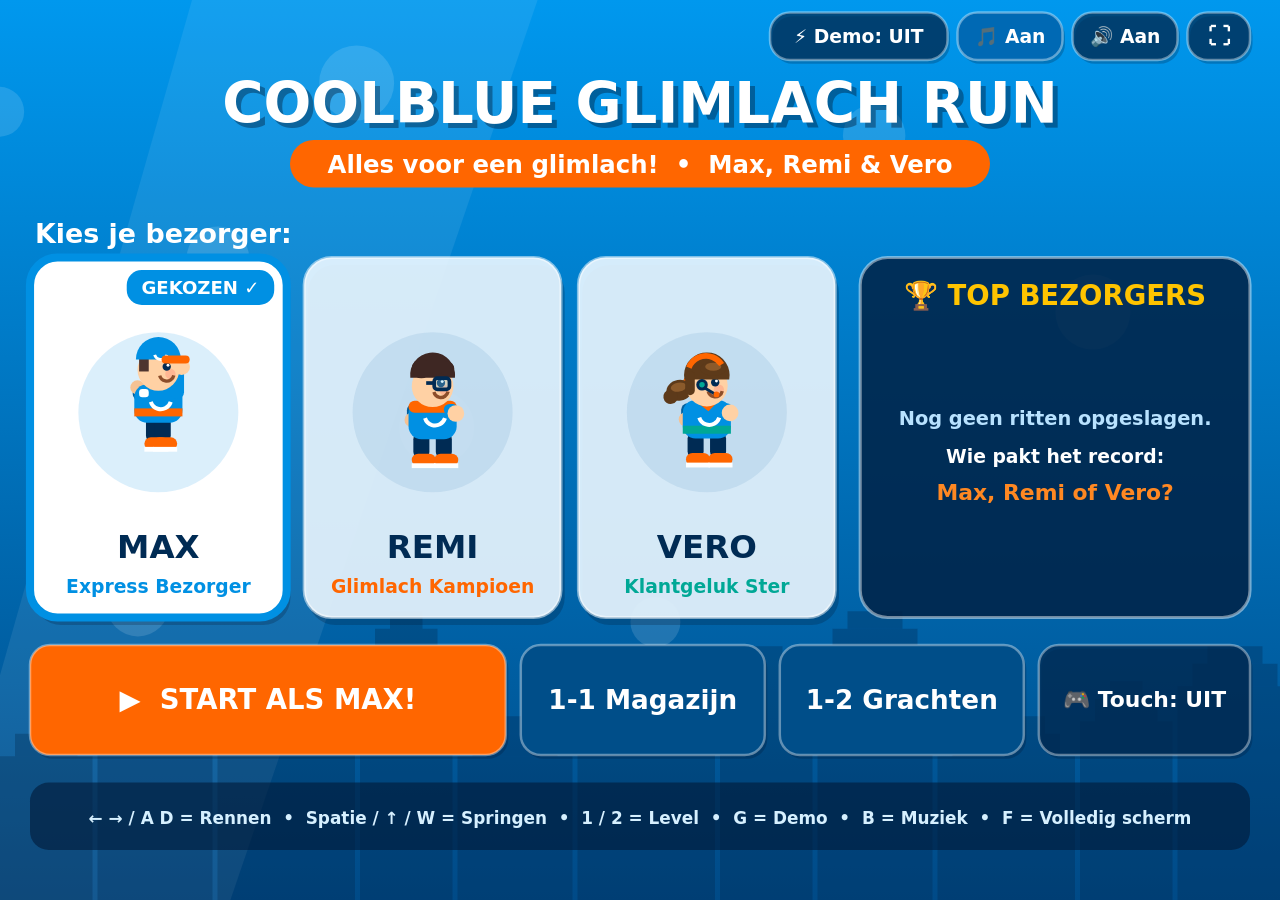
==== docs/standalone.html @ 12665c7e "feat(web): add serverless standalone.html bundle and sandbox-safe score/resize handling" ====
<!DOCTYPE html>
<html lang="nl">
<head>
  <meta charset="UTF-8" />
  <meta name="viewport" content="width=device-width, initial-scale=1.0, maximum-scale=1.0, user-scalable=no, viewport-fit=cover" />
  <title>Coolblue Glimlach Run — Max, Remi &amp; Vero</title>
  <style>
    *, *::before, *::after {
      box-sizing: border-box;
      margin: 0;
      padding: 0;
      -webkit-tap-highlight-color: transparent;
      user-select: none;
      -webkit-user-select: none;
    }
    html, body {
      width: 100%;
      height: 100%;
      min-height: 540px;
      overflow: hidden;
      background-color: #001B38;
      font-family: system-ui, -apple-system, BlinkMacSystemFont, "Segoe UI", Roboto, sans-serif;
      touch-action: none;
      overscroll-behavior: none;
    }
    #game-shell {
      position: fixed;
      inset: 0;
      width: 100%;
      height: 100%;
      display: flex;
      align-items: center;
      justify-content: center;
      background: #001B38;
    }
    #game-canvas {
      display: block;
      width: 100%;
      height: 100%;
      touch-action: none;
      cursor: pointer;
    }
    #safe-area-probe {
      position: fixed;
      top: env(safe-area-inset-top, 0px);
      right: env(safe-area-inset-right, 0px);
      bottom: env(safe-area-inset-bottom, 0px);
      left: env(safe-area-inset-left, 0px);
      pointer-events: none;
      visibility: hidden;
    }
  </style>
</head>
<body>
  <main id="game-shell" aria-label="Coolblue Glimlach Run">
    <canvas id="game-canvas" tabindex="0"></canvas>
  </main>
  <div id="safe-area-probe" aria-hidden="true"></div>
  <script>
// === Coolblue Glimlach Run: Polyphonic Web Audio Chiptune Synth ===
(() => {
  class ChiptuneWebAudio {
    constructor() {
      this.ctx = null;
      this.isMuted = false;
      this.isMusicEnabled = true;
      this.scene = 'TITLE';
      this.pulse25 = null;
      this.pulse12 = null;
      this.noiseBuffer = null;
      this.musicTimer = null;
      this.stepIndex = 0;
      this.nextNoteTime = 0;
      this.scenes = {
        TITLE: {
          stepSec: 0.155, vol: 0.065,
          melody: [523.25, 659.25, 783.99, 659.25, 880.00, 783.99, 659.25, 587.33, 523.25, 659.25, 783.99, 1046.50, 987.77, 880.00, 783.99, 0],
          bass: [130.81, 0, 196.00, 0, 220.00, 0, 174.61, 0, 130.81, 0, 196.00, 0, 146.83, 0, 196.00, 0]
        },
        WAREHOUSE: {
          stepSec: 0.132, vol: 0.075,
          melody: [523.25, 0, 659.25, 783.99, 880.00, 783.99, 659.25, 523.25, 587.33, 659.25, 783.99, 659.25, 523.25, 587.33, 659.25, 0, 523.25, 0, 659.25, 783.99, 1046.50, 987.77, 880.00, 783.99, 698.46, 783.99, 880.00, 783.99, 659.25, 587.33, 783.99, 0],
          bass: [130.81, 130.81, 196.00, 196.00, 220.00, 220.00, 174.61, 174.61, 146.83, 146.83, 196.00, 196.00, 130.81, 146.83, 164.81, 196.00, 130.81, 130.81, 196.00, 196.00, 220.00, 220.00, 164.81, 164.81, 174.61, 174.61, 196.00, 196.00, 130.81, 196.00, 130.81, 0]
        },
        CANALS: {
          stepSec: 0.128, vol: 0.075,
          melody: [587.33, 739.99, 880.00, 0, 987.77, 880.00, 739.99, 659.25, 587.33, 659.25, 739.99, 880.00, 739.99, 659.25, 587.33, 0, 659.25, 783.99, 987.77, 1174.66, 1174.66, 987.77, 880.00, 739.99, 659.25, 739.99, 880.00, 987.77, 880.00, 739.99, 880.00, 0],
          bass: [146.83, 220.00, 146.83, 220.00, 196.00, 246.94, 164.81, 220.00, 146.83, 220.00, 185.00, 220.00, 164.81, 220.00, 146.83, 0, 164.81, 246.94, 196.00, 246.94, 220.00, 277.18, 185.00, 220.00, 164.81, 220.00, 220.00, 164.81, 146.83, 220.00, 146.83, 0]
        }
      };
    }
    unlock() {
      if (!this.ctx) {
        const AudioCtx = window.AudioContext || window.webkitAudioContext;
        if (!AudioCtx) return;
        this.ctx = new AudioCtx();
        this.pulse25 = this._createPulseWave(0.25);
        this.pulse12 = this._createPulseWave(0.125);
        this.noiseBuffer = this._createLfsrNoiseBuffer();
        this._startScheduler();
      }
      if (this.ctx && this.ctx.state === 'suspended') this.ctx.resume().catch(() => {});
    }
    _createPulseWave(duty) {
      const harmonics = 24;
      const real = new Float32Array(harmonics + 1);
      const imag = new Float32Array(harmonics + 1);
      for (let n = 1; n <= harmonics; n++) imag[n] = (2 / (n * Math.PI)) * Math.sin(n * Math.PI * duty);
      return this.ctx.createPeriodicWave(real, imag);
    }
    _createLfsrNoiseBuffer() {
      const sr = this.ctx.sampleRate;
      const len = Math.floor(sr * 0.6);
      const buf = this.ctx.createBuffer(1, len, sr);
      const data = buf.getChannelData(0);
      let lfsr = 0x5A31;
      for (let i = 0; i < len; i++) {
        if (i % 5 === 0) { const bit = ((lfsr ^ (lfsr >>> 1)) & 1); lfsr = (lfsr >>> 1) | (bit << 14); }
        data[i] = (lfsr & 1) ? 0.75 : -0.75;
      }
      return buf;
    }
    toggleMute() { this.isMuted = !this.isMuted; return this.isMuted; }
    toggleMusic() { this.isMusicEnabled = !this.isMusicEnabled; return this.isMusicEnabled; }
    setMusicScene(scene) { if (this.scene !== scene) { this.scene = scene; this.stepIndex = 0; } }
    _tone(startHz, endHz, startOffset, durSec, wave = 'pulse25', vol = 0.16) {
      if (!this.ctx || this.isMuted) return;
      const t0 = this.ctx.currentTime + startOffset;
      const t1 = t0 + durSec;
      const osc = this.ctx.createOscillator();
      const gain = this.ctx.createGain();
      if (wave === 'pulse25' && this.pulse25) osc.setPeriodicWave(this.pulse25);
      else if (wave === 'pulse12' && this.pulse12) osc.setPeriodicWave(this.pulse12);
      else osc.type = wave === 'square' ? 'square' : 'triangle';
      osc.frequency.setValueAtTime(Math.max(30, startHz), t0);
      if (Math.abs(endHz - startHz) > 0.5) osc.frequency.linearRampToValueAtTime(Math.max(30, endHz), t1);
      gain.gain.setValueAtTime(0.0001, t0);
      gain.gain.linearRampToValueAtTime(vol, t0 + Math.min(0.008, durSec * 0.25));
      gain.gain.exponentialRampToValueAtTime(0.0008, t1);
      osc.connect(gain); gain.connect(this.ctx.destination);
      osc.start(t0); osc.stop(t1 + 0.01);
    }
    _noise(startOffset, durSec, vol = 0.1, filterHz = 1800) {
      if (!this.ctx || !this.noiseBuffer || this.isMuted) return;
      const t0 = this.ctx.currentTime + startOffset;
      const t1 = t0 + durSec;
      const src = this.ctx.createBufferSource();
      src.buffer = this.noiseBuffer;
      const filter = this.ctx.createBiquadFilter();
      filter.type = 'bandpass';
      filter.frequency.setValueAtTime(filterHz, t0);
      const gain = this.ctx.createGain();
      gain.gain.setValueAtTime(vol, t0);
      gain.gain.exponentialRampToValueAtTime(0.001, t1);
      src.connect(filter); filter.connect(gain); gain.connect(this.ctx.destination);
      src.start(t0); src.stop(t1 + 0.01);
    }
    playCoinStreak(streak = 0) {
      this.unlock();
      if (!this.ctx || this.isMuted) return;
      const ratio = Math.pow(2, Math.min(6, Math.max(0, streak)) / 12);
      const b5 = 987.77 * ratio, e6 = 1318.51 * ratio;
      this._tone(b5, b5, 0, 0.055, 'pulse25', 0.16);
      this._tone(b5 * 0.5, b5 * 0.5, 0, 0.055, 'triangle', 0.11);
      this._tone(e6, e6, 0.052, 0.145, 'pulse25', 0.18);
      this._tone(e6 * 0.5, e6 * 0.5, 0.052, 0.145, 'triangle', 0.12);
    }
    playCharacterMotif(character) {
      this.unlock();
      if (!this.ctx || this.isMuted) return;
      if (character === 'MAX') [523.25, 659.25, 783.99, 1046.50].forEach((f, i) => this._tone(f, f, i * 0.05, i === 3 ? 0.12 : 0.05, 'pulse25', 0.14));
      else if (character === 'REMI') [587.33, 739.99, 932.33, 1174.66].forEach((f, i) => this._tone(f, f, i * 0.048, i === 3 ? 0.12 : 0.048, 'pulse12', 0.14));
      else [659.25, 880.00, 1046.50, 1318.51].forEach((f, i) => this._tone(f, i === 3 ? 1567.98 : f, i * 0.046, i === 3 ? 0.13 : 0.046, 'pulse25', 0.15));
    }
    play(effect) {
      this.unlock();
      if (!this.ctx || this.isMuted) return;
      switch (effect) {
        case 'JUMP': this._tone(235, 560, 0, 0.065, 'pulse25', 0.16); this._tone(560, 770, 0.06, 0.075, 'pulse25', 0.14); this._tone(145, 390, 0, 0.13, 'triangle', 0.14); break;
        case 'LAND': this._tone(150, 68, 0, 0.055, 'triangle', 0.12); this._noise(0, 0.04, 0.05, 900); break;
        case 'SMILE_COIN': this.playCoinStreak(0); break;
        case 'BOX_HIT': this._noise(0, 0.045, 0.1, 1400); this._tone(195, 430, 0, 0.048, 'pulse25', 0.17); this._tone(587.33, 783.99, 0.045, 0.075, 'triangle', 0.16); break;
        case 'BOX_EMPTY': this._noise(0, 0.055, 0.1, 700); this._tone(180, 105, 0, 0.065, 'triangle', 0.16); break;
        case 'POWERUP': [523.25, 659.25, 783.99, 987.77, 1046.50, 1318.51].forEach((f, i) => { this._tone(f, f, i * 0.052, i === 5 ? 0.16 : 0.055, 'pulse25', 0.16); this._tone(f * 0.5, f * 0.5, i * 0.052, i === 5 ? 0.16 : 0.055, 'triangle', 0.11); }); break;
        case 'STOMP': this._noise(0, 0.035, 0.1, 1600); this._tone(440, 659.25, 0.02, 0.055, 'pulse25', 0.17); this._tone(880, 1174.66, 0.07, 0.09, 'pulse25', 0.16); break;
        case 'SPRING': this._tone(195, 980, 0, 0.19, 'pulse25', 0.17); this._tone(980, 1320, 0.18, 0.08, 'pulse12', 0.13); this._tone(130, 660, 0, 0.24, 'triangle', 0.15); break;
        case 'SHIELD_SAVE': this._noise(0, 0.06, 0.11, 2200); this._tone(880, 440, 0, 0.07, 'pulse12', 0.16); this._tone(659.25, 987.77, 0.065, 0.11, 'pulse25', 0.16); break;
        case 'HURT': this._noise(0, 0.09, 0.12, 950); this._tone(440, 293.66, 0, 0.07, 'pulse12', 0.18); this._tone(293.66, 196, 0.07, 0.075, 'pulse12', 0.17); this._tone(196, 123.47, 0.145, 0.11, 'square', 0.15); break;
        case 'SPLASH': this._noise(0, 0.12, 0.14, 1200); this._tone(320, 620, 0.03, 0.09, 'triangle', 0.12); break;
        case 'LEVEL_CLEAR': [[523.25, 0, 0.085], [659.25, 0.085, 0.085], [783.99, 0.17, 0.085], [1046.50, 0.255, 0.145], [880.00, 0.40, 0.085], [1046.50, 0.485, 0.28]].forEach(([f, off, dur]) => { this._tone(f, f, off, dur, 'pulse25', 0.17); this._tone(f * 0.5, f * 0.5, off, dur, 'triangle', 0.12); }); break;
        case 'VICTORY': [[523.25, 0, 0.08], [659.25, 0.08, 0.08], [783.99, 0.16, 0.08], [1046.50, 0.24, 0.13], [1174.66, 0.37, 0.095], [1318.51, 0.465, 0.115], [1567.98, 0.58, 0.34]].forEach(([f, off, dur]) => { this._tone(f, f, off, dur, 'pulse25', 0.18); this._tone(f * 0.5, f * 0.5, off, dur, 'triangle', 0.12); }); break;
        case 'GAME_OVER': [[523.25, 493.88, 0, 0.12], [466.16, 440.00, 0.12, 0.12], [392.00, 349.23, 0.24, 0.14], [329.63, 261.63, 0.38, 0.26]].forEach(([s, e, off, dur]) => this._tone(s, e, off, dur, 'pulse25', 0.16)); break;
        default: this._tone(659.25, 659.25, 0, 0.042, 'pulse25', 0.13); this._tone(987.77, 987.77, 0.04, 0.068, 'triangle', 0.14); break;
      }
    }
    _startScheduler() {
      if (this.musicTimer) return;
      this.nextNoteTime = this.ctx.currentTime + 0.05;
      this.musicTimer = setInterval(() => {
        if (!this.ctx || this.ctx.state !== 'running') return;
        if (this.isMuted || !this.isMusicEnabled || this.scene === 'NONE' || document.hidden) { this.nextNoteTime = this.ctx.currentTime + 0.08; return; }
        const cfg = this.scenes[this.scene];
        if (!cfg) return;
        while (this.nextNoteTime < this.ctx.currentTime + 0.18) {
          const idx = this.stepIndex % cfg.melody.length;
          const mFreq = cfg.melody[idx], bFreq = cfg.bass[idx % cfg.bass.length];
          const offset = Math.max(0, this.nextNoteTime - this.ctx.currentTime);
          if (mFreq > 1) this._tone(mFreq, mFreq, offset, cfg.stepSec * 0.78, 'pulse25', cfg.vol);
          if (bFreq > 1) this._tone(bFreq, bFreq, offset, cfg.stepSec * 0.85, 'triangle', cfg.vol * 0.95);
          if (idx % 2 === 1) this._noise(offset, 0.022, cfg.vol * 0.25, 4200);
          this.nextNoteTime += cfg.stepSec;
          this.stepIndex++;
        }
      }, 60);
    }
  }
  window.CoolblueAudio = ChiptuneWebAudio;
})();
(() => {
  'use strict';

  const CONFIG = {
    VIEW_WIDTH: 1280, VIEW_HEIGHT: 720, GROUND_Y: 604,
    GRAVITY: 2150, MAX_FALL_SPEED: 1100,
    BASE_RUN_SPEED: 415, SHIELD_RUN_SPEED: 495,
    GROUND_ACCEL: 2800, AIR_ACCEL: 1900,
    GROUND_FRICTION: 2600, AIR_FRICTION: 550,
    JUMP_VELOCITY: -790, SPRING_VELOCITY: -1140,
    STOMP_BOUNCE_VELOCITY: -620, STOMP_HIGH_BOUNCE_VELOCITY: -820,
    CONVEYOR_PUSH_SPEED: 195, COYOTE_TIME: 0.12, JUMP_BUFFER_TIME: 0.13,
    STARTING_HEARTS: 3, LEVEL_TIME_LIMIT: 120, TOTAL_LEVELS: 2
  };

  const CHARACTERS = {
    MAX: { id: 'MAX', displayName: 'Max', badgeTitle: 'Express Bezorger', cheerForHero: 'Top gedaan, Max!', accent: '#0090E3', ordinal: 0 },
    REMI: { id: 'REMI', displayName: 'Remi', badgeTitle: 'Glimlach Kampioen', cheerForHero: 'Lekker bezig, Remi!', accent: '#FF6600', ordinal: 1 },
    VERO: { id: 'VERO', displayName: 'Vero', badgeTitle: 'Klantgeluk Ster', cheerForHero: 'Super bezorgd, Vero!', accent: '#00A896', ordinal: 2 }
  };
  const CHAR_ORDER = ['MAX', 'REMI', 'VERO'];
  const getTeammates = (charId) => CHAR_ORDER.filter((id) => id !== charId).map((id) => CHARACTERS[id]);

  const STORAGE_KEY = 'coolblue_glimlach_scores_v1';
  let memoryScores = [];
  const ScoreStore = {
    getTopScores(limit = 5) {
      let source = memoryScores;
      try {
        const raw = localStorage.getItem(STORAGE_KEY);
        if (raw) {
          const parsed = JSON.parse(raw);
          if (Array.isArray(parsed)) source = parsed;
        }
      } catch (_) {}
      return source
        .filter((e) => e && CHARACTERS[e.character] && typeof e.score === 'number')
        .sort((a, b) => (b.score - a.score) || (b.smiles - a.smiles))
        .slice(0, limit);
    },
    saveScore(entry) {
      const list = this.getTopScores(15);
      list.push(entry);
      list.sort((a, b) => (b.score - a.score) || (b.smiles - a.smiles));
      memoryScores = list.slice(0, 10);
      try { localStorage.setItem(STORAGE_KEY, JSON.stringify(memoryScores)); } catch (_) {}
    }
  };

  function addCoinArc(coins, nextIdObj, startX, count, spacing, baseY, arcHeight, phaseStep = 0.65) {
    for (let i = 0; i < count; i++) {
      const frac = count <= 1 ? 0.5 : i / (count - 1);
      const curve = 4 * frac * (1 - frac);
      coins.push({ id: nextIdObj.val++, x: startX + i * spacing, y: baseY - curve * arcHeight, radius: 18, collected: false, bobPhase: i * phaseStep });
    }
  }

  function createWarehouseLevel() {
    const g = CONFIG.GROUND_Y;
    let boxId = 1, enemyId = 1;
    const coinId = { val: 1 };
    const platforms = [
      { x: 0, y: g, width: 1150, height: 140, type: 'GROUND', springAnimTimer: 0 },
      { x: 760, y: g - 68, width: 82, height: 68, type: 'PARCEL_STACK', springAnimTimer: 0 },
      { x: 1275, y: g, width: 725, height: 140, type: 'GROUND', springAnimTimer: 0 },
      { x: 1330, y: g - 20, width: 250, height: 20, type: 'CONVEYOR_RIGHT', springAnimTimer: 0 },
      { x: 1610, y: 466, width: 255, height: 28, type: 'PALLET', springAnimTimer: 0 },
      { x: 2125, y: g, width: 645, height: 140, type: 'GROUND', springAnimTimer: 0 },
      { x: 2185, y: g - 22, width: 84, height: 22, type: 'SPRING_PAD', springAnimTimer: 0 },
      { x: 2320, y: 355, width: 345, height: 28, type: 'PALLET', springAnimTimer: 0 },
      { x: 2595, y: g - 64, width: 76, height: 64, type: 'PARCEL_STACK', springAnimTimer: 0 },
      { x: 2790, y: 518, width: 130, height: 26, type: 'PALLET', springAnimTimer: 0 },
      { x: 2945, y: g, width: 710, height: 140, type: 'GROUND', springAnimTimer: 0 },
      { x: 3005, y: g - 20, width: 235, height: 20, type: 'CONVEYOR_RIGHT', springAnimTimer: 0 },
      { x: 3360, y: 472, width: 210, height: 28, type: 'PALLET', springAnimTimer: 0 },
      { x: 3720, y: g, width: 1220, height: 140, type: 'GROUND', springAnimTimer: 0 },
      { x: 3830, y: g - 56, width: 68, height: 56, type: 'PARCEL_STACK', springAnimTimer: 0 },
      { x: 3898, y: g - 112, width: 68, height: 112, type: 'PARCEL_STACK', springAnimTimer: 0 },
      { x: 3966, y: g - 168, width: 68, height: 168, type: 'PARCEL_STACK', springAnimTimer: 0 },
      { x: 4034, y: g - 224, width: 92, height: 224, type: 'PARCEL_STACK', springAnimTimer: 0 }
    ];
    const boxes = [
      { id: boxId++, x: 440, y: 442, size: 54, reward: 'SMILE_BURST', isHit: false, bumpOffset: 0 },
      { id: boxId++, x: 565, y: 442, size: 54, reward: 'BAKFIETS_SHIELD', isHit: false, bumpOffset: 0 },
      { id: boxId++, x: 1710, y: 326, size: 54, reward: 'SMILE_BURST', isHit: false, bumpOffset: 0 },
      { id: boxId++, x: 2465, y: 218, size: 54, reward: 'SMILE_BURST', isHit: false, bumpOffset: 0 },
      { id: boxId++, x: 3265, y: 442, size: 54, reward: 'BAKFIETS_SHIELD', isHit: false, bumpOffset: 0 },
      { id: boxId++, x: 3440, y: 336, size: 54, reward: 'SMILE_BURST', isHit: false, bumpOffset: 0 }
    ];
    const coins = [];
    addCoinArc(coins, coinId, 250, 4, 46, 520, 55);
    addCoinArc(coins, coinId, 735, 3, 52, 465, 45);
    addCoinArc(coins, coinId, 1155, 3, 52, 495, 55);
    addCoinArc(coins, coinId, 1365, 4, 52, 520, 20);
    addCoinArc(coins, coinId, 1640, 4, 55, 415, 15);
    addCoinArc(coins, coinId, 2355, 6, 52, 305, 25);
    addCoinArc(coins, coinId, 2815, 3, 44, 462, 22);
    addCoinArc(coins, coinId, 3035, 4, 52, 520, 18);
    addCoinArc(coins, coinId, 4165, 4, 52, 345, 55);
    const enemies = [
      { id: enemyId++, x: 920, y: g - 40, width: 52, height: 40, type: 'SLOW_SNAIL', minX: 860, maxX: 1100, vx: -72, baseY: g - 40, alive: true, squashedTimer: 0, animTime: 0 },
      { id: enemyId++, x: 1720, y: g - 40, width: 52, height: 40, type: 'SLOW_SNAIL', minX: 1610, maxX: 1930, vx: -82, baseY: g - 40, alive: true, squashedTimer: 0, animTime: 0 },
      { id: enemyId++, x: 1790, y: 380, width: 58, height: 42, type: 'ONE_STAR_CLOUD', minX: 1620, maxX: 1950, vx: 95, baseY: 380, alive: true, squashedTimer: 0, animTime: 0 },
      { id: enemyId++, x: 2420, y: g - 40, width: 52, height: 40, type: 'SLOW_SNAIL', minX: 2295, maxX: 2560, vx: -78, baseY: g - 40, alive: true, squashedTimer: 0, animTime: 0 },
      { id: enemyId++, x: 3300, y: 415, width: 58, height: 42, type: 'ONE_STAR_CLOUD', minX: 3120, maxX: 3520, vx: -100, baseY: 415, alive: true, squashedTimer: 0, animTime: 0 },
      { id: enemyId++, x: 3450, y: g - 40, width: 52, height: 40, type: 'SLOW_SNAIL', minX: 3290, maxX: 3600, vx: -85, baseY: g - 40, alive: true, squashedTimer: 0, animTime: 0 }
    ];
    return { levelNumber: 1, code: '1-1', title: 'Coolblue Magazijn', subtitle: 'Vandaag besteld, morgen in huis!', theme: 'WAREHOUSE', worldWidth: 4940, spawnX: 95, spawnY: g - 70, flagX: 4420, flagGroundY: g, platforms, boxes, coins, enemies };
  }

  function createCanalsLevel() {
    const g = CONFIG.GROUND_Y;
    let boxId = 100, enemyId = 100;
    const coinId = { val: 100 };
    const platforms = [
      { x: 0, y: g, width: 880, height: 140, type: 'GROUND', springAnimTimer: 0 },
      { x: 955, y: 536, width: 325, height: 32, type: 'BRICK_BRIDGE', springAnimTimer: 0 },
      { x: 1355, y: g, width: 670, height: 140, type: 'GROUND', springAnimTimer: 0 },
      { x: 1450, y: g - 22, width: 84, height: 22, type: 'SPRING_PAD', springAnimTimer: 0 },
      { x: 1595, y: 362, width: 330, height: 30, type: 'ROOFTOP', springAnimTimer: 0 },
      { x: 2115, y: 542, width: 195, height: 32, type: 'BRICK_BRIDGE', springAnimTimer: 0 },
      { x: 2405, y: 492, width: 195, height: 32, type: 'BRICK_BRIDGE', springAnimTimer: 0 },
      { x: 2690, y: g, width: 810, height: 140, type: 'GROUND', springAnimTimer: 0 },
      { x: 2755, y: g - 20, width: 285, height: 20, type: 'CONVEYOR_RIGHT', springAnimTimer: 0 },
      { x: 3365, y: g - 22, width: 84, height: 22, type: 'SPRING_PAD', springAnimTimer: 0 },
      { x: 3570, y: 418, width: 275, height: 30, type: 'ROOFTOP', springAnimTimer: 0 },
      { x: 3620, y: 548, width: 180, height: 30, type: 'BRICK_BRIDGE', springAnimTimer: 0 },
      { x: 3935, y: g, width: 1420, height: 140, type: 'GROUND', springAnimTimer: 0 },
      { x: 4220, y: g - 56, width: 68, height: 56, type: 'PARCEL_STACK', springAnimTimer: 0 },
      { x: 4288, y: g - 112, width: 68, height: 112, type: 'PARCEL_STACK', springAnimTimer: 0 },
      { x: 4356, y: g - 168, width: 68, height: 168, type: 'PARCEL_STACK', springAnimTimer: 0 },
      { x: 4424, y: g - 224, width: 92, height: 224, type: 'PARCEL_STACK', springAnimTimer: 0 }
    ];
    const boxes = [
      { id: boxId++, x: 410, y: 442, size: 54, reward: 'SMILE_BURST', isHit: false, bumpOffset: 0 },
      { id: boxId++, x: 525, y: 442, size: 54, reward: 'BAKFIETS_SHIELD', isHit: false, bumpOffset: 0 },
      { id: boxId++, x: 1730, y: 222, size: 54, reward: 'SMILE_BURST', isHit: false, bumpOffset: 0 },
      { id: boxId++, x: 2930, y: 438, size: 54, reward: 'BAKFIETS_SHIELD', isHit: false, bumpOffset: 0 },
      { id: boxId++, x: 3685, y: 276, size: 54, reward: 'SMILE_BURST', isHit: false, bumpOffset: 0 }
    ];
    const coins = [];
    addCoinArc(coins, coinId, 230, 3, 48, 520, 42, 0.7);
    addCoinArc(coins, coinId, 995, 5, 58, 475, 55, 0.7);
    addCoinArc(coins, coinId, 1625, 5, 58, 310, 22, 0.7);
    addCoinArc(coins, coinId, 2155, 3, 52, 482, 32, 0.7);
    addCoinArc(coins, coinId, 2445, 3, 52, 432, 32, 0.7);
    addCoinArc(coins, coinId, 2785, 5, 52, 520, 18, 0.7);
    addCoinArc(coins, coinId, 3595, 5, 52, 362, 28, 0.7);
    addCoinArc(coins, coinId, 4560, 4, 54, 345, 58, 0.7);
    const enemies = [
      { id: enemyId++, x: 1120, y: 496, width: 52, height: 40, type: 'SLOW_SNAIL', minX: 970, maxX: 1230, vx: -76, baseY: 496, alive: true, squashedTimer: 0, animTime: 0 },
      { id: enemyId++, x: 1780, y: g - 40, width: 52, height: 40, type: 'SLOW_SNAIL', minX: 1600, maxX: 1960, vx: -84, baseY: g - 40, alive: true, squashedTimer: 0, animTime: 0 },
      { id: enemyId++, x: 2290, y: 415, width: 58, height: 42, type: 'ONE_STAR_CLOUD', minX: 2120, maxX: 2520, vx: 98, baseY: 415, alive: true, squashedTimer: 0, animTime: 0 },
      { id: enemyId++, x: 3150, y: g - 40, width: 52, height: 40, type: 'SLOW_SNAIL', minX: 3060, maxX: 3320, vx: -88, baseY: g - 40, alive: true, squashedTimer: 0, animTime: 0 },
      { id: enemyId++, x: 3220, y: 390, width: 58, height: 42, type: 'ONE_STAR_CLOUD', minX: 3040, maxX: 3440, vx: -108, baseY: 390, alive: true, squashedTimer: 0, animTime: 0 },
      { id: enemyId++, x: 4070, y: 468, width: 58, height: 42, type: 'ONE_STAR_CLOUD', minX: 3960, maxX: 4200, vx: 92, baseY: 468, alive: true, squashedTimer: 0, animTime: 0 }
    ];
    return { levelNumber: 2, code: '1-2', title: 'Grachtengordel Express', subtitle: 'Alles voor een glimlach!', theme: 'CANALS', worldWidth: 5355, spawnX: 95, spawnY: g - 70, flagX: 4810, flagGroundY: g, platforms, boxes, coins, enemies };
  }

  const createLevel = (n) => (n === 1 ? createWarehouseLevel() : createCanalsLevel());
  const clamp = (v, lo, hi) => Math.max(lo, Math.min(hi, v));
  const rectsOverlap = (ax, ay, aw, ah, bx, by, bw, bh) => ax < bx + bw && ax + aw > bx && ay < by + bh && ay + ah > by;

  class GameEngine {
    constructor(audio) {
      this.audio = audio;
      this.screen = 'TITLE';
      this.selectedCharacter = 'MAX';
      this.currentLevelNumber = 1;
      this.level = createLevel(1);
      this.player = this._makePlayer(95, CONFIG.GROUND_Y - 70, false);
      this.hearts = CONFIG.STARTING_HEARTS;
      this.score = 0; this.smilesCollected = 0; this.enemiesSmiled = 0;
      this.timeRemaining = CONFIG.LEVEL_TIME_LIMIT;
      this.totalElapsedSeconds = 0;
      this.cameraX = 0;
      this.viewportWidth = CONFIG.VIEW_WIDTH;
      this.touchControlsVisible = ('ontouchstart' in window) || (navigator.maxTouchPoints > 0) || window.innerWidth < 1024;
      this.demoModeEnabled = false;
      this.worldTime = 0; this.screenShakeTimer = 0;
      this.bannerMessage = null; this.bannerTimer = 0;
      this.flagSlideProgress = 0; this.levelClearDelayTimer = 0;
      this.runScoreSaved = false;
      this.powerUps = []; this.particles = []; this.trailGhosts = []; this.floatingTexts = []; this.confetti = [];
      this.lastJumpHeld = false; this.trailSpawnTimer = 0; this.coinStreak = 0; this.coinStreakTimer = 0;
      this._syncMusic();
    }
    _makePlayer(x, y, shield) {
      return { x, y, width: 44, height: 62, vx: 0, vy: 0, facingRight: true, onGround: false, coyoteTimer: 0, jumpBufferTimer: 0, hasBakfietsShield: shield, invulnTimer: 0, animTime: 0, lastSafeX: x, lastSafeY: y, squashX: 1, stretchY: 1, runDustTimer: 0, airCombo: 0 };
    }
    get hero() { return CHARACTERS[this.selectedCharacter]; }
    selectCharacter(id) { if (CHARACTERS[id]) { this.selectedCharacter = id; this.audio.playCharacterMotif(id); } }
    cycleCharacter(delta) { const idx = CHAR_ORDER.indexOf(this.selectedCharacter); this.selectCharacter(CHAR_ORDER[(idx + delta + CHAR_ORDER.length) % CHAR_ORDER.length]); }
    toggleDemoMode() { this.demoModeEnabled = !this.demoModeEnabled; this.showBanner(this.demoModeEnabled ? 'Demo-modus AAN (Onkwetsbaar!)' : 'Demo-modus UIT'); this.audio.play('SELECT'); }
    toggleTouchControls() { this.touchControlsVisible = !this.touchControlsVisible; this.audio.play('SELECT'); }
    toggleMute() { const m = this.audio.toggleMute(); if (!m) this.audio.play('SELECT'); }
    toggleMusic() { const on = this.audio.toggleMusic(); this.showBanner(on ? '🎵 Chiptune-muziek AAN' : '🎵 Chiptune-muziek UIT'); this.audio.play('SELECT'); }
    returnToTitle() { this.screen = 'TITLE'; this.confetti = []; this.particles = []; this.trailGhosts = []; this.floatingTexts = []; this._syncMusic(); this.audio.play('SELECT'); }
    startNewGame(startLevel = 1) {
      this.score = 0; this.smilesCollected = 0; this.enemiesSmiled = 0;
      this.hearts = CONFIG.STARTING_HEARTS; this.totalElapsedSeconds = 0; this.runScoreSaved = false;
      this._loadLevel(clamp(startLevel, 1, CONFIG.TOTAL_LEVELS), false);
      this.screen = 'PLAYING'; this._syncMusic(); this.audio.play('SELECT');
    }
    jumpToLevel(lvl) {
      const target = clamp(lvl, 1, CONFIG.TOTAL_LEVELS);
      if (this.screen === 'TITLE' || this.screen === 'GAME_OVER' || this.screen === 'VICTORY') this.startNewGame(target);
      else { this._loadLevel(target, this.player.hasBakfietsShield); this.screen = 'PLAYING'; this._syncMusic(); this.audio.play('SELECT'); }
    }
    restartCurrentLevel() {
      if (this.screen === 'GAME_OVER' || this.screen === 'VICTORY') this.startNewGame(this.screen === 'VICTORY' ? 1 : this.currentLevelNumber);
      else { this.hearts = CONFIG.STARTING_HEARTS; this._loadLevel(this.currentLevelNumber, false); this.screen = 'PLAYING'; this._syncMusic(); this.audio.play('SELECT'); }
    }
    advanceFromLevelClear() {
      if (this.screen !== 'LEVEL_CLEAR') return;
      if (this.currentLevelNumber < CONFIG.TOTAL_LEVELS) { this._loadLevel(this.currentLevelNumber + 1, this.player.hasBakfietsShield); this.screen = 'PLAYING'; this._syncMusic(); this.audio.play('SELECT'); }
      else this._enterVictory();
    }
    _loadLevel(levelNumber, preserveShield) {
      this.currentLevelNumber = levelNumber;
      this.level = createLevel(levelNumber);
      this.player = this._makePlayer(this.level.spawnX, this.level.spawnY, preserveShield);
      this.timeRemaining = CONFIG.LEVEL_TIME_LIMIT; this.cameraX = 0;
      this.flagSlideProgress = 0; this.levelClearDelayTimer = 0;
      this.coinStreak = 0; this.coinStreakTimer = 0; this.trailSpawnTimer = 0;
      this.powerUps = []; this.particles = []; this.trailGhosts = []; this.floatingTexts = []; this.confetti = [];
      this.lastJumpHeld = false;
      this.showBanner(`${this.level.code} ${this.level.title} — ${this.level.subtitle}`);
    }
    _syncMusic() {
      if (this.screen === 'TITLE') this.audio.setMusicScene('TITLE');
      else if (this.screen === 'PLAYING') this.audio.setMusicScene(this.level.theme === 'WAREHOUSE' ? 'WAREHOUSE' : 'CANALS');
      else this.audio.setMusicScene('NONE');
    }
    showBanner(msg) { this.bannerMessage = msg; this.bannerTimer = 3.2; }
    update(rawDt, input) {
      const dt = clamp(rawDt, 0, 0.05);
      this.worldTime += dt;
      if (this.bannerTimer > 0) { this.bannerTimer = Math.max(0, this.bannerTimer - dt); if (this.bannerTimer === 0) this.bannerMessage = null; }
      if (this.screenShakeTimer > 0) this.screenShakeTimer = Math.max(0, this.screenShakeTimer - dt);
      if (this.coinStreakTimer > 0) { this.coinStreakTimer = Math.max(0, this.coinStreakTimer - dt); if (this.coinStreakTimer === 0) this.coinStreak = 0; }
      this._updateParticles(dt); this._updateTrailGhosts(dt); this._updateFloatingTexts(dt); this._updateConfetti(dt);
      if (this.screen === 'PLAYING') this._updatePlaying(dt, input);
      else if (this.screen === 'LEVEL_CLEAR') {
        this.flagSlideProgress = Math.min(1, this.flagSlideProgress + dt * 1.4);
        this.levelClearDelayTimer += dt;
        if (this.confetti.length < 95 && this.levelClearDelayTimer < 2.2) this._spawnConfettiBurst(this.level.flagX, 240, 4);
      } else if (this.screen === 'VICTORY') {
        this.flagSlideProgress = 1;
        if (this.confetti.length < 120) this._spawnConfettiBurst(this.cameraX + Math.random() * this.viewportWidth, -10, 2);
      }
    }
    _updatePlaying(dt, input) {
      const p = this.player;
      this.totalElapsedSeconds += dt;
      this.timeRemaining = Math.max(0, this.timeRemaining - dt);
      if (this.timeRemaining <= 0 && !this.demoModeEnabled) { this._triggerGameOver(); return; }
      p.squashX += (1 - p.squashX) * Math.min(1, dt * 12);
      p.stretchY += (1 - p.stretchY) * Math.min(1, dt * 12);
      for (const plat of this.level.platforms) if (plat.springAnimTimer > 0) plat.springAnimTimer = Math.max(0, plat.springAnimTimer - dt);
      for (const box of this.level.boxes) if (box.bumpOffset > 0) box.bumpOffset = Math.max(0, box.bumpOffset - dt * 95);
      if (p.invulnTimer > 0) p.invulnTimer = Math.max(0, p.invulnTimer - dt);
      if (input.jumpJustPressed) p.jumpBufferTimer = CONFIG.JUMP_BUFFER_TIME;
      else if (p.jumpBufferTimer > 0) p.jumpBufferTimer = Math.max(0, p.jumpBufferTimer - dt);
      if (p.onGround) p.coyoteTimer = CONFIG.COYOTE_TIME;
      else if (p.coyoteTimer > 0) p.coyoteTimer = Math.max(0, p.coyoteTimer - dt);

      const maxSpeed = p.hasBakfietsShield ? CONFIG.SHIELD_RUN_SPEED : CONFIG.BASE_RUN_SPEED;
      const accel = p.onGround ? CONFIG.GROUND_ACCEL : CONFIG.AIR_ACCEL;
      const friction = p.onGround ? CONFIG.GROUND_FRICTION : CONFIG.AIR_FRICTION;
      const moveDir = (input.left && !input.right) ? -1 : (input.right && !input.left) ? 1 : 0;
      if (moveDir !== 0) { p.facingRight = moveDir > 0; p.vx = clamp(p.vx + moveDir * accel * dt, -maxSpeed, maxSpeed); }
      else { const decel = friction * dt; if (Math.abs(p.vx) <= decel) p.vx = 0; else p.vx -= Math.sign(p.vx) * decel; }

      if (p.jumpBufferTimer > 0 && p.coyoteTimer > 0) {
        p.vy = CONFIG.JUMP_VELOCITY; p.onGround = false; p.coyoteTimer = 0; p.jumpBufferTimer = 0;
        p.squashX = 0.78; p.stretchY = 1.25;
        this.audio.play('JUMP'); this._spawnDustBurst(p.x + p.width / 2, p.y + p.height, 7);
      }
      if (!input.jumpHeld && this.lastJumpHeld && p.vy < -280) p.vy *= 0.56;
      this.lastJumpHeld = input.jumpHeld;
      p.vy = Math.min(CONFIG.MAX_FALL_SPEED, p.vy + CONFIG.GRAVITY * dt);

      const conveyorPush = this._computeConveyorVelocity();
      const prevX = p.x;
      p.x = clamp(p.x + (p.vx + conveyorPush) * dt, 0, this.level.worldWidth - p.width);
      this._resolveHorizontalCollisions(prevX);

      const wasOnGround = p.onGround, preFallVy = p.vy, prevBottom = p.y + p.height, prevTop = p.y;
      p.y += p.vy * dt; p.onGround = false;
      this._resolveVerticalCollisions(prevTop, prevBottom);

      if (!wasOnGround && p.onGround) {
        p.airCombo = 0;
        if (preFallVy > 250) {
          const intensity = clamp((preFallVy - 250) / 700, 0.15, 1);
          p.squashX = 1 + 0.24 * intensity; p.stretchY = 1 - 0.20 * intensity;
          this._spawnDustBurst(p.x + p.width / 2, p.y + p.height, Math.floor(4 + intensity * 5));
          if (preFallVy > 420) this.audio.play('LAND');
        }
      }
      if (p.onGround && Math.abs(p.vx) > 20) {
        p.animTime += dt * (Math.abs(p.vx) / 88);
        if (Math.abs(p.vx) > 290) {
          p.runDustTimer -= dt;
          if (p.runDustTimer <= 0) {
            p.runDustTimer = 0.11;
            this.particles.push({ x: p.facingRight ? p.x + 8 : p.x + p.width - 8, y: p.y + p.height - 3, vx: -p.vx * 0.22 + (Math.random() - 0.5) * 30, vy: -25 - Math.random() * 35, life: 0.26, maxLife: 0.26, size: 7 + Math.random() * 4, color: '#FFFFFF', shape: 'DUST', rotation: 0, vRot: 0 });
          }
        }
      } else if (!p.onGround) p.animTime += dt * 3;

      if ((p.hasBakfietsShield || this.demoModeEnabled) && (Math.abs(p.vx) > 310 || Math.abs(p.vy) > 520)) {
        this.trailSpawnTimer -= dt;
        if (this.trailSpawnTimer <= 0) { this.trailSpawnTimer = 0.045; this.trailGhosts.push({ x: p.x, y: p.y, life: 0.18, maxLife: 0.18 }); }
      }
      if (p.y > CONFIG.VIEW_HEIGHT + 70) { this._handlePitFall(); if (this.screen !== 'PLAYING') return; }
      this._updateCoins(); this._updatePowerUps(dt); this._updateEnemies(dt, input.jumpHeld);
      if (this.screen !== 'PLAYING') return;
      if (p.x + p.width >= this.level.flagX - 10) { this._triggerLevelClear(); return; }
      const lookAhead = this.viewportWidth < 980 ? 0.32 : 0.36;
      const targetCamX = clamp(p.x - this.viewportWidth * lookAhead, 0, Math.max(0, this.level.worldWidth - this.viewportWidth));
      this.cameraX += (targetCamX - this.cameraX) * Math.min(1, dt * 8.5);
    }
    _computeConveyorVelocity() {
      const p = this.player;
      if (!p.onGround) return 0;
      const feetY = p.y + p.height;
      for (const plat of this.level.platforms) {
        if (plat.type !== 'CONVEYOR_RIGHT' && plat.type !== 'CONVEYOR_LEFT') continue;
        if (p.x + p.width > plat.x + 2 && p.x < plat.x + plat.width - 2 && Math.abs(feetY - plat.y) <= 6) return plat.type === 'CONVEYOR_RIGHT' ? CONFIG.CONVEYOR_PUSH_SPEED : -CONFIG.CONVEYOR_PUSH_SPEED;
      }
      return 0;
    }
    _isFullSolid(type) { return type === 'GROUND' || type === 'PARCEL_STACK'; }
    _resolveHorizontalCollisions(prevX) {
      const p = this.player;
      for (const plat of this.level.platforms) {
        if (!this._isFullSolid(plat.type)) continue;
        if (rectsOverlap(p.x, p.y + 4, p.width, p.height - 8, plat.x, plat.y, plat.width, plat.height)) {
          if (prevX + p.width <= plat.x + 6) { p.x = plat.x - p.width; p.vx = 0; }
          else if (prevX >= plat.x + plat.width - 6) { p.x = plat.x + plat.width; p.vx = 0; }
        }
      }
      for (const box of this.level.boxes) {
        if (rectsOverlap(p.x, p.y + 4, p.width, p.height - 8, box.x, box.y, box.size, box.size)) {
          if (prevX + p.width <= box.x + 6) { p.x = box.x - p.width; p.vx = 0; }
          else if (prevX >= box.x + box.size - 6) { p.x = box.x + box.size; p.vx = 0; }
        }
      }
    }
    _resolveVerticalCollisions(prevTop, prevBottom) {
      const p = this.player;
      for (const plat of this.level.platforms) {
        if (!(p.x + p.width > plat.x + 4 && p.x < plat.x + plat.width - 4)) continue;
        if (p.vy >= 0 && prevBottom <= plat.y + 18 && p.y + p.height >= plat.y) {
          p.y = plat.y - p.height;
          if (plat.type === 'SPRING_PAD') {
            p.vy = CONFIG.SPRING_VELOCITY; p.onGround = false; p.squashX = 0.70; p.stretchY = 1.35; plat.springAnimTimer = 0.38;
            this.audio.play('SPRING'); this._spawnSmileSparkles(plat.x + plat.width / 2, plat.y, 12, '#FF6600', false, true);
            this.floatingTexts.push({ x: plat.x + plat.width / 2, y: plat.y - 18, text: 'BOING!', color: '#FF6600', life: 0.75, maxLife: 0.75, scale: 1.1 });
          } else {
            p.vy = 0; p.onGround = true;
            if (plat.type === 'GROUND' || plat.type === 'BRICK_BRIDGE' || plat.type === 'PALLET') {
              p.lastSafeX = clamp(p.x, plat.x + 12, Math.max(plat.x + 12, plat.x + plat.width - p.width - 12));
              p.lastSafeY = plat.y - p.height - 4;
            }
          }
        } else if (this._isFullSolid(plat.type) && p.vy < 0 && prevTop >= plat.y + plat.height - 18 && p.y <= plat.y + plat.height) {
          p.y = plat.y + plat.height; p.vy = 0;
        }
      }
      for (const box of this.level.boxes) {
        if (!(p.x + p.width > box.x + 4 && p.x < box.x + box.size - 4)) continue;
        if (p.vy >= 0 && prevBottom <= box.y + 18 && p.y + p.height >= box.y) { p.y = box.y - p.height; p.vy = 0; p.onGround = true; }
        else if (p.vy < 0 && prevTop >= box.y + box.size - 22 && p.y <= box.y + box.size) {
          p.y = box.y + box.size; p.vy = 60; p.squashX = 1.16; p.stretchY = 0.86;
          this._triggerQuestionBox(box);
        }
      }
    }
    _triggerQuestionBox(box) {
      if (box.isHit) { box.bumpOffset = 6; this.audio.play('BOX_EMPTY'); return; }
      box.isHit = true; box.bumpOffset = 20; this.audio.play('BOX_HIT');
      if (box.reward === 'SMILE_BURST') {
        this.smilesCollected += 3; this.score += 300; this.audio.playCoinStreak(2);
        this._spawnSmileSparkles(box.x + box.size / 2, box.y - 10, 14, '#FF9900', true, true);
        this.floatingTexts.push({ x: box.x + box.size / 2, y: box.y - 24, text: '+3 Glimlachen!', color: '#FF6600', life: 1.0, maxLife: 1.0, scale: 1.0 });
      } else {
        this.powerUps.push({ x: box.x + 4, y: box.y - 42, width: 48, height: 38, vx: 135, vy: -260 });
        this._spawnSmileSparkles(box.x + box.size / 2, box.y - 14, 12, '#0090E3', false, true);
        this.floatingTexts.push({ x: box.x + box.size / 2, y: box.y - 24, text: 'Coolblue Bakfiets!', color: '#0090E3', life: 1.05, maxLife: 1.05, scale: 1.1 });
      }
    }
    _updateCoins() {
      const p = this.player, pCx = p.x + p.width / 2, pCy = p.y + p.height / 2;
      for (const coin of this.level.coins) {
        if (coin.collected) continue;
        const dx = pCx - coin.x, dy = pCy - coin.y, hitDist = coin.radius + 26;
        if (dx * dx + dy * dy <= hitDist * hitDist) {
          coin.collected = true; this.smilesCollected += 1; this.score += 100;
          this.audio.playCoinStreak(this.coinStreak);
          this.coinStreak = Math.min(6, this.coinStreak + 1); this.coinStreakTimer = 0.85;
          this._spawnSmileSparkles(coin.x, coin.y, 8, '#FFAA00', true, true);
          this.floatingTexts.push({ x: coin.x, y: coin.y - 14, text: '+100', color: '#FF6600', life: 0.7, maxLife: 0.7, scale: 1.0 });
        }
      }
    }
    _updatePowerUps(dt) {
      const p = this.player;
      for (let i = this.powerUps.length - 1; i >= 0; i--) {
        const item = this.powerUps[i];
        item.vy = Math.min(CONFIG.MAX_FALL_SPEED, item.vy + CONFIG.GRAVITY * 0.7 * dt);
        const prevBottom = item.y + item.height;
        item.x += item.vx * dt; item.y += item.vy * dt;
        for (const plat of this.level.platforms) {
          if (item.x + item.width > plat.x && item.x < plat.x + plat.width && item.vy >= 0 && prevBottom <= plat.y + 18 && item.y + item.height >= plat.y) { item.y = plat.y - item.height; item.vy = 0; }
        }
        if (item.x <= 0 || item.x + item.width >= this.level.worldWidth) item.vx = -item.vx;
        if (rectsOverlap(p.x, p.y, p.width, p.height, item.x, item.y, item.width, item.height)) {
          p.hasBakfietsShield = true; p.squashX = 0.85; p.stretchY = 1.18; this.score += 500;
          this.audio.play('POWERUP'); this._spawnSmileSparkles(p.x + p.width / 2, p.y + 20, 18, '#0090E3', true, true);
          this.floatingTexts.push({ x: p.x + p.width / 2, y: p.y - 26, text: 'BAKFIETS TURBO!', color: '#0090E3', life: 1.15, maxLife: 1.15, scale: 1.15 });
          this.powerUps.splice(i, 1);
        } else if (item.y > CONFIG.VIEW_HEIGHT + 120) this.powerUps.splice(i, 1);
      }
    }
    _updateEnemies(dt, jumpHeld) {
      const p = this.player;
      for (const enemy of this.level.enemies) {
        enemy.animTime += dt;
        if (!enemy.alive) { if (enemy.squashedTimer > 0) enemy.squashedTimer = Math.max(0, enemy.squashedTimer - dt); continue; }
        enemy.x += enemy.vx * dt;
        if (enemy.x <= enemy.minX) { enemy.x = enemy.minX; enemy.vx = Math.abs(enemy.vx); }
        else if (enemy.x + enemy.width >= enemy.maxX) { enemy.x = enemy.maxX - enemy.width; enemy.vx = -Math.abs(enemy.vx); }
        if (enemy.type === 'ONE_STAR_CLOUD') enemy.y = enemy.baseY + Math.sin(enemy.animTime * 3.2) * 18;
        if (rectsOverlap(p.x + 4, p.y + 4, p.width - 8, p.height - 4, enemy.x + 3, enemy.y + 3, enemy.width - 6, enemy.height - 6)) {
          const isStomp = p.vy > 0 && (p.y + p.height) <= (enemy.y + enemy.height * 0.62 + 14);
          if (isStomp || this.demoModeEnabled) {
            enemy.alive = false; enemy.squashedTimer = 0.65; this.enemiesSmiled += 1; p.airCombo += 1;
            const mult = Math.min(4, p.airCombo), pts = (enemy.type === 'ONE_STAR_CLOUD' ? 300 : 200) * mult;
            this.score += pts; p.vy = jumpHeld ? CONFIG.STOMP_HIGH_BOUNCE_VELOCITY : CONFIG.STOMP_BOUNCE_VELOCITY;
            p.onGround = false; p.squashX = 1.22; p.stretchY = 0.80;
            this.audio.play('STOMP'); this._spawnSmileSparkles(enemy.x + enemy.width / 2, enemy.y + enemy.height / 2, 16, '#FF6600', true, true);
            const prefix = mult >= 2 ? `${mult}x COMBO! ` : '';
            this.floatingTexts.push({ x: enemy.x + enemy.width / 2, y: enemy.y - 16, text: enemy.type === 'ONE_STAR_CLOUD' ? `${prefix}5 STERREN! +${pts}` : `${prefix}BLIJ! +${pts}`, color: '#0090E3', life: 1.05, maxLife: 1.05, scale: mult >= 2 ? 1.15 : 1.0 });
          } else { this._damagePlayer(); if (this.screen !== 'PLAYING') return; }
        }
      }
    }
    _damagePlayer() {
      const p = this.player;
      if (p.invulnTimer > 0 || this.demoModeEnabled) return;
      this.screenShakeTimer = 0.25;
      if (p.hasBakfietsShield) {
        p.hasBakfietsShield = false; p.invulnTimer = 1.6; p.vy = -420; p.squashX = 1.2; p.stretchY = 0.82;
        this.audio.play('SHIELD_SAVE'); this._spawnSmileSparkles(p.x + p.width / 2, p.y + 24, 14, '#0090E3', false, true);
        this.floatingTexts.push({ x: p.x + p.width / 2, y: p.y - 20, text: 'Schild gered!', color: '#0090E3', life: 0.95, maxLife: 0.95, scale: 1 });
        return;
      }
      this.hearts -= 1; this.audio.play('HURT');
      if (this.hearts <= 0) this._triggerGameOver();
      else { p.invulnTimer = 1.8; p.vy = -460; p.vx = p.facingRight ? -220 : 220; p.squashX = 0.82; p.stretchY = 1.20; this.floatingTexts.push({ x: p.x + p.width / 2, y: p.y - 20, text: 'Oeps!', color: '#E53935', life: 0.85, maxLife: 0.85, scale: 1 }); }
    }
    _handlePitFall() {
      const p = this.player;
      if (this.level.theme === 'CANALS') { this._spawnWaterSplash(p.x + p.width / 2, CONFIG.GROUND_Y + 26, 14); this.audio.play('SPLASH'); }
      if (this.demoModeEnabled) {
        p.x = p.lastSafeX; p.y = p.lastSafeY - 30; p.vx = 0; p.vy = -520; p.squashX = 0.78; p.stretchY = 1.26;
        this.audio.play('SPRING'); this.floatingTexts.push({ x: p.x + p.width / 2, y: p.y - 20, text: 'Demo Reddingsactie!', color: '#0090E3', life: 0.95, maxLife: 0.95, scale: 1 });
        return;
      }
      this.hearts -= 1; this.audio.play('HURT'); this.screenShakeTimer = 0.3;
      if (this.hearts <= 0) this._triggerGameOver();
      else { p.x = p.lastSafeX; p.y = p.lastSafeY; p.vx = 0; p.vy = -220; p.invulnTimer = 1.8; this.floatingTexts.push({ x: p.x + p.width / 2, y: p.y - 18, text: 'Plons! -1 ♥', color: '#E53935', life: 0.95, maxLife: 0.95, scale: 1 }); }
    }
    _triggerLevelClear() {
      const p = this.player;
      const timeBonus = Math.max(0, Math.floor(this.timeRemaining) * 10);
      const heightBonus = Math.floor(clamp(this.level.flagGroundY - p.y, 0, 320) / 2) * 5;
      this.score += 1000 + timeBonus + heightBonus;
      p.x = this.level.flagX - 18; p.vx = 0; p.vy = 0; this.trailGhosts = [];
      this._spawnConfettiBurst(this.level.flagX, 260, 65);
      this.floatingTexts.push({ x: this.level.flagX, y: 220, text: `PAKKET BEZORGD! +${1000 + timeBonus + heightBonus}`, color: '#FF6600', life: 1.6, maxLife: 1.6, scale: 1.15 });
      if (this.currentLevelNumber >= CONFIG.TOTAL_LEVELS) { this.audio.play('VICTORY'); this._enterVictory(); }
      else { this.audio.play('LEVEL_CLEAR'); this.screen = 'LEVEL_CLEAR'; this.levelClearDelayTimer = 0; this._syncMusic(); }
    }
    _enterVictory() { this.screen = 'VICTORY'; this._syncMusic(); this._saveScore(CONFIG.TOTAL_LEVELS); this._spawnConfettiBurst(this.level.flagX, 180, 90); }
    _triggerGameOver() { this.screen = 'GAME_OVER'; this._syncMusic(); this.audio.play('GAME_OVER'); this._saveScore(this.currentLevelNumber); }
    _saveScore(levelReached) {
      if (this.runScoreSaved || this.score <= 0) return;
      this.runScoreSaved = true;
      ScoreStore.saveScore({ character: this.selectedCharacter, score: this.score, smiles: this.smilesCollected, levelReached, timeSeconds: Math.max(1, Math.floor(this.totalElapsedSeconds)), timestampMs: Date.now() });
    }
    _spawnDustBurst(x, y, count) {
      for (let i = 0; i < count; i++) { const a = -0.25 - Math.random() * 2.6, s = 55 + Math.random() * 115; this.particles.push({ x, y, vx: Math.cos(a) * s, vy: Math.sin(a) * s, life: 0.36, maxLife: 0.36, size: 7 + Math.random() * 5, color: '#FFFFFF', shape: 'DUST', rotation: 0, vRot: 0 }); }
    }
    _spawnWaterSplash(x, y, count) {
      for (let i = 0; i < count; i++) { const a = -0.35 - Math.random() * 2.4, s = 130 + Math.random() * 220; this.particles.push({ x: x + (Math.random() - 0.5) * 28, y, vx: Math.cos(a) * s, vy: Math.sin(a) * s - 60, life: 0.55, maxLife: 0.55, size: 7 + Math.random() * 6, color: i % 3 === 0 ? '#FFFFFF' : '#4FC3F7', shape: 'SPLASH', rotation: 0, vRot: 0 }); }
    }
    _spawnSmileSparkles(x, y, count, primaryColor, includeSmiles = false, includeStars = false) {
      for (let i = 0; i < count; i++) {
        const a = Math.random() * Math.PI * 2, s = 90 + Math.random() * 220;
        const color = i % 4 === 0 ? '#FFFFFF' : (i % 3 === 0 ? '#0090E3' : primaryColor);
        const isSmile = includeSmiles && i < 2;
        this.particles.push({ x, y, vx: Math.cos(a) * s, vy: Math.sin(a) * s - 95, life: 0.68, maxLife: 0.68, size: isSmile ? 18 : 8 + Math.random() * 6, color, shape: isSmile ? 'SMILE' : (includeStars && i % 2 === 0 ? 'STAR' : 'SPARK'), rotation: Math.random() * Math.PI * 2, vRot: (Math.random() - 0.5) * 6 });
      }
    }
    _spawnConfettiBurst(originX, originY, count) {
      const palette = ['#0090E3', '#FF6600', '#FFFFFF', '#FFD54F', '#00A896', '#29B6F6'];
      for (let i = 0; i < count; i++) this.confetti.push({ x: originX + (Math.random() - 0.5) * 280, y: originY + (Math.random() - 0.5) * 120, vx: (Math.random() - 0.5) * 330, vy: -130 - Math.random() * 250, rotation: Math.random() * Math.PI * 2, vRot: (Math.random() - 0.5) * 8, width: 10 + Math.random() * 8, height: 6 + Math.random() * 6, color: palette[i % palette.length] });
    }
    _updateParticles(dt) { for (let i = this.particles.length - 1; i >= 0; i--) { const p = this.particles[i]; p.life -= dt; if (p.life <= 0) this.particles.splice(i, 1); else { p.vy += (p.shape === 'DUST' ? 120 : 480) * dt; p.x += p.vx * dt; p.y += p.vy * dt; p.rotation += p.vRot * dt; } } }
    _updateTrailGhosts(dt) { for (let i = this.trailGhosts.length - 1; i >= 0; i--) { this.trailGhosts[i].life -= dt; if (this.trailGhosts[i].life <= 0) this.trailGhosts.splice(i, 1); } }
    _updateFloatingTexts(dt) { for (let i = this.floatingTexts.length - 1; i >= 0; i--) { const f = this.floatingTexts[i]; f.life -= dt; if (f.life <= 0) this.floatingTexts.splice(i, 1); else f.y -= 58 * dt; } }
    _updateConfetti(dt) { for (let i = this.confetti.length - 1; i >= 0; i--) { const c = this.confetti[i]; c.vy += 380 * dt; c.x += c.vx * dt; c.y += c.vy * dt; c.rotation += c.vRot * dt; if (c.y > CONFIG.VIEW_HEIGHT + 60) this.confetti.splice(i, 1); } }
  }
  function roundRectPath(ctx, x, y, w, h, r) {
    const rr = Math.min(r, w / 2, h / 2);
    ctx.beginPath();
    ctx.moveTo(x + rr, y);
    ctx.arcTo(x + w, y, x + w, y + h, rr);
    ctx.arcTo(x + w, y + h, x, y + h, rr);
    ctx.arcTo(x, y + h, x, y, rr);
    ctx.arcTo(x, y, x + w, y, rr);
    ctx.closePath();
  }
  const fillRoundRect = (ctx, x, y, w, h, r, color) => { ctx.fillStyle = color; roundRectPath(ctx, x, y, w, h, r); ctx.fill(); };
  const strokeRoundRect = (ctx, x, y, w, h, r, color, lineW) => { ctx.strokeStyle = color; ctx.lineWidth = lineW; roundRectPath(ctx, x, y, w, h, r); ctx.stroke(); };

  class GameRenderer {
    constructor() {
      this.activeButtons = [];
      this.virtualWidth = CONFIG.VIEW_WIDTH;
      this.virtualHeight = CONFIG.VIEW_HEIGHT;
      this.isPortrait = false;
      this.scaleFactor = 1; this.offsetX = 0; this.offsetY = 0;
      this.safe = { left: 12, top: 8, right: 12, bottom: 10 };
    }
    updateMetrics(cssW, cssH, rawSafe) {
      const w = Math.max(1, cssW), h = Math.max(1, cssH);
      if (h > w * 1.05) {
        this.isPortrait = true;
        this.virtualWidth = 760;
        this.virtualHeight = clamp(760 * (h / w), 1020, 1820);
      } else {
        this.isPortrait = false;
        this.virtualHeight = CONFIG.VIEW_HEIGHT;
        this.virtualWidth = clamp(CONFIG.VIEW_HEIGHT * (w / h), 960, 1680);
      }
      this.scaleFactor = Math.max(0.001, Math.min(w / this.virtualWidth, h / this.virtualHeight));
      this.offsetX = (w - this.virtualWidth * this.scaleFactor) / 2;
      this.offsetY = (h - this.virtualHeight * this.scaleFactor) / 2;
      this.safe = {
        left: clamp((rawSafe.left || 0) / this.scaleFactor, 0, 96),
        top: clamp((rawSafe.top || 0) / this.scaleFactor, 0, 84),
        right: clamp((rawSafe.right || 0) / this.scaleFactor, 0, 96),
        bottom: clamp((rawSafe.bottom || 0) / this.scaleFactor, 0, 84)
      };
    }
    screenToVirtual(sx, sy) { return { x: (sx - this.offsetX) / this.scaleFactor, y: (sy - this.offsetY) / this.scaleFactor }; }
    render(ctx, cssW, cssH, rawSafe, engine, pressedSet) {
      this.activeButtons = [];
      this.updateMetrics(cssW, cssH, rawSafe);
      engine.viewportWidth = this.virtualWidth;
      ctx.fillStyle = '#001B38';
      ctx.fillRect(0, 0, cssW, cssH);
      ctx.save();
      ctx.translate(this.offsetX, this.offsetY);
      ctx.scale(this.scaleFactor, this.scaleFactor);
      ctx.beginPath(); ctx.rect(0, 0, this.virtualWidth, this.virtualHeight); ctx.clip();

      if (engine.screen === 'TITLE') {
        if (this.isPortrait) this._drawTitlePortrait(ctx, engine);
        else this._drawTitleLandscape(ctx, engine);
      } else {
        if (this.isPortrait) this._drawGameplayPortrait(ctx, engine, pressedSet);
        else {
          this._drawGameplayWorld(ctx, engine, 0, 0, this.virtualHeight);
          this._drawHudLandscape(ctx, engine);
          if (engine.screen === 'PLAYING' && engine.touchControlsVisible) this._drawTouchLandscape(ctx, pressedSet);
        }
        if (engine.screen === 'LEVEL_CLEAR') this._drawLevelClearOverlay(ctx, engine);
        else if (engine.screen === 'VICTORY') this._drawVictoryOverlay(ctx, engine);
        else if (engine.screen === 'GAME_OVER') this._drawGameOverOverlay(ctx, engine);
      }
      ctx.restore();
    }
    _setFont(ctx, size, align = 'center') {
      ctx.font = `800 ${size}px system-ui, -apple-system, "Segoe UI", Roboto, sans-serif`;
      ctx.textAlign = align;
      ctx.textBaseline = 'alphabetic';
    }
    _drawPillButton(ctx, x, y, w, h, label, bg, fg, action, fontSize) {
      this.activeButtons.push({ action, x, y, w, h });
      fillRoundRect(ctx, x + 2, y + 3, w, h, 16, 'rgba(0,15,36,0.22)');
      fillRoundRect(ctx, x, y, w, h, 16, bg);
      strokeRoundRect(ctx, x, y, w, h, 16, 'rgba(255,255,255,0.38)', 2);
      this._setFont(ctx, fontSize, 'center');
      ctx.fillStyle = fg;
      ctx.fillText(label, x + w / 2, y + h / 2 + fontSize * 0.34);
    }
    _drawTitleBg(ctx, time) {
      const grad = ctx.createLinearGradient(0, 0, 0, this.virtualHeight);
      grad.addColorStop(0, '#0098EE'); grad.addColorStop(1, '#004A87');
      ctx.fillStyle = grad; ctx.fillRect(0, 0, this.virtualWidth, this.virtualHeight);
      ctx.fillStyle = 'rgba(255,255,255,0.08)';
      ctx.beginPath();
      ctx.moveTo(this.virtualWidth * 0.15, 0); ctx.lineTo(this.virtualWidth * 0.42, 0);
      ctx.lineTo(this.virtualWidth * 0.18, this.virtualHeight); ctx.lineTo(-this.virtualWidth * 0.05, this.virtualHeight);
      ctx.closePath(); ctx.fill();
      const baseY = this.virtualHeight, cols = ['rgba(0,32,66,0.28)', 'rgba(0,42,82,0.34)', 'rgba(0,25,55,0.24)'];
      let x = 0, idx = 0;
      while (x < this.virtualWidth + 90) {
        const w = 78 + (idx % 3) * 18, h = 115 + (idx % 4) * 28;
        ctx.fillStyle = cols[idx % cols.length];
        ctx.fillRect(x, baseY - h, w - 4, h);
        ctx.fillRect(x + 12, baseY - h - 18, w - 28, 18);
        ctx.fillRect(x + 24, baseY - h - 32, w - 52, 14);
        x += w; idx++;
      }
      for (let i = 0; i <= 8; i++) {
        const sx = ((i * 175 + time * 28) % (this.virtualWidth + 90)) - 45;
        const sy = 90 + Math.sin(time * 2 + i) * 24 + (i % 4) * (this.virtualHeight * 0.19);
        ctx.fillStyle = 'rgba(255,255,255,0.13)';
        ctx.beginPath(); ctx.arc(sx, sy, 20 + (i % 3) * 5, 0, Math.PI * 2); ctx.fill();
      }
    }
    _drawTitleLandscape(ctx, engine) {
      this._drawTitleBg(ctx, engine.worldTime);
      const contentW = clamp(this.virtualWidth - this.safe.left - this.safe.right - 48, 880, 1320);
      const leftX = (this.virtualWidth - contentW) / 2, rightX = leftX + contentW, centerX = this.virtualWidth / 2;
      const topY = this.safe.top + 10;
      this._drawPillButton(ctx, rightX - 384, topY, 142, 38, engine.demoModeEnabled ? '⚡ Demo: AAN' : '⚡ Demo: UIT', engine.demoModeEnabled ? '#FF6600' : 'rgba(0,43,84,0.72)', '#FFF', 'TOGGLE_DEMO', 15);
      this._drawPillButton(ctx, rightX - 234, topY, 84, 38, engine.audio.isMusicEnabled ? '🎵 Aan' : '🎵 Uit', engine.audio.isMusicEnabled ? '#0069B4' : 'rgba(0,43,84,0.72)', '#FFF', 'TOGGLE_MUSIC', 15);
      this._drawPillButton(ctx, rightX - 142, topY, 84, 38, engine.audio.isMuted ? '🔇 Uit' : '🔊 Aan', 'rgba(0,43,84,0.72)', '#FFF', 'TOGGLE_MUTE', 15);
      this._drawPillButton(ctx, rightX - 50, topY, 50, 38, '⛶', 'rgba(0,43,84,0.72)', '#FFF', 'TOGGLE_FULLSCREEN', 18);

      const titleSize = contentW < 1040 ? 45 : 54;
      this._setFont(ctx, titleSize, 'center');
      ctx.fillStyle = 'rgba(0,22,48,0.4)'; ctx.fillText('COOLBLUE GLIMLACH RUN', centerX + 4, topY + 92);
      ctx.fillStyle = '#FFFFFF'; ctx.fillText('COOLBLUE GLIMLACH RUN', centerX, topY + 88);

      fillRoundRect(ctx, centerX - 280, topY + 102, 560, 38, 19, '#FF6600');
      this._setFont(ctx, 19.5, 'center'); ctx.fillStyle = '#FFFFFF';
      ctx.fillText('Alles voor een glimlach!  •  Max, Remi & Vero', centerX, topY + 128);

      const cardsAreaW = contentW * 0.66, gap = 14, cardW = (cardsAreaW - gap * 2) / 3, cardTop = 206, cardH = 288;
      this._setFont(ctx, 21.5, 'left'); ctx.fillStyle = '#FFFFFF';
      ctx.fillText('Kies je bezorger:', leftX + 4, cardTop - 12);
      CHAR_ORDER.forEach((id, idx) => this._drawCharacterCard(ctx, leftX + idx * (cardW + gap), cardTop, cardW, cardH, CHARACTERS[id], engine.selectedCharacter === id, engine.worldTime, `SELECT_${id}`));

      const lbLeft = leftX + cardsAreaW + 20;
      this._drawLeaderboardCard(ctx, lbLeft, cardTop, rightX - lbLeft, cardH);

      const btnTop = 516, btnH = 88, startW = contentW * 0.39, lvlW = contentW * 0.20;
      this._drawPillButton(ctx, leftX, btnTop, startW, btnH, `▶  START ALS ${engine.hero.displayName.toUpperCase()}!`, '#FF6600', '#FFF', 'START_GAME', contentW < 1040 ? 22 : 26);
      const l1Left = leftX + startW + 12;
      this._drawPillButton(ctx, l1Left, btnTop, lvlW, btnH, '1-1 Magazijn', '#004E89', '#FFF', 'START_LEVEL_1', 21);
      const l2Left = l1Left + lvlW + 12;
      this._drawPillButton(ctx, l2Left, btnTop, lvlW, btnH, '1-2 Grachten', '#004E89', '#FFF', 'START_LEVEL_2', 21);
      const tLeft = l2Left + lvlW + 12;
      this._drawPillButton(ctx, tLeft, btnTop, rightX - tLeft, btnH, engine.touchControlsVisible ? '🎮 Touch: AAN' : '🎮 Touch: UIT', 'rgba(0,43,84,0.78)', '#FFF', 'TOGGLE_TOUCH', 17.5);

      const footH = Math.max(44, Math.min(54, this.virtualHeight - this.safe.bottom - 632));
      fillRoundRect(ctx, leftX, 626, contentW, footH, 15, 'rgba(0,26,56,0.6)');
      this._setFont(ctx, contentW < 1040 ? 13.5 : 16, 'center'); ctx.fillStyle = '#D6F0FF';
      ctx.fillText('← → / A D = Rennen  •  Spatie / ↑ / W = Springen  •  1 / 2 = Level  •  G = Demo  •  B = Muziek  •  F = Volledig scherm', centerX, 626 + footH / 2 + 6);
    }
    _drawTitlePortrait(ctx, engine) {
      this._drawTitleBg(ctx, engine.worldTime);
      const leftX = Math.max(24, this.safe.left + 14), rightX = this.virtualWidth - Math.max(24, this.safe.right + 14);
      const contentW = rightX - leftX, centerX = this.virtualWidth / 2;
      let curY = this.safe.top + 18;
      const qGap = 10, qW = (contentW - qGap * 3) / 4;
      this._drawPillButton(ctx, leftX, curY, qW, 46, engine.demoModeEnabled ? '⚡ Demo AAN' : '⚡ Demo UIT', engine.demoModeEnabled ? '#FF6600' : 'rgba(0,43,84,0.75)', '#FFF', 'TOGGLE_DEMO', 16.5);
      this._drawPillButton(ctx, leftX + (qW + qGap), curY, qW, 46, engine.audio.isMusicEnabled ? '🎵 Muziek' : '🎵 Stil', engine.audio.isMusicEnabled ? '#0069B4' : 'rgba(0,43,84,0.75)', '#FFF', 'TOGGLE_MUSIC', 16.5);
      this._drawPillButton(ctx, leftX + (qW + qGap) * 2, curY, qW, 46, engine.audio.isMuted ? '🔇 Geluid' : '🔊 Geluid', 'rgba(0,43,84,0.75)', '#FFF', 'TOGGLE_MUTE', 16.5);
      this._drawPillButton(ctx, leftX + (qW + qGap) * 3, curY, qW, 46, '⛶ Scherm', 'rgba(0,43,84,0.75)', '#FFF', 'TOGGLE_FULLSCREEN', 16.5);
      curY += 74;

      this._setFont(ctx, 45, 'center');
      ctx.fillStyle = 'rgba(0,22,48,0.4)'; ctx.fillText('COOLBLUE GLIMLACH RUN', centerX + 3, curY + 42);
      ctx.fillStyle = '#FFFFFF'; ctx.fillText('COOLBLUE GLIMLACH RUN', centerX, curY + 39);
      curY += 56;
      fillRoundRect(ctx, centerX - 260, curY, 520, 42, 21, '#FF6600');
      this._setFont(ctx, 20.5, 'center'); ctx.fillStyle = '#FFFFFF';
      ctx.fillText('Alles voor een glimlach!  •  Max, Remi & Vero', centerX, curY + 28);
      curY += 68;
      this._setFont(ctx, 23, 'left'); ctx.fillStyle = '#FFFFFF'; ctx.fillText('Kies je bezorger:', leftX + 4, curY);
      curY += 16;

      const cardGap = 12, cardW = (contentW - cardGap * 2) / 3, cardH = clamp(this.virtualHeight * 0.22, 245, 305);
      CHAR_ORDER.forEach((id, idx) => this._drawCharacterCard(ctx, leftX + idx * (cardW + cardGap), curY, cardW, cardH, CHARACTERS[id], engine.selectedCharacter === id, engine.worldTime, `SELECT_${id}`));
      curY += cardH + 22;

      this._drawPillButton(ctx, leftX, curY, contentW, 86, `▶  START ALS ${engine.hero.displayName.toUpperCase()}!`, '#FF6600', '#FFF', 'START_GAME', 29);
      curY += 102;
      const halfW = (contentW - 14) / 2;
      this._drawPillButton(ctx, leftX, curY, halfW, 66, '📦  1-1 Magazijn', '#004E89', '#FFF', 'START_LEVEL_1', 22);
      this._drawPillButton(ctx, leftX + halfW + 14, curY, halfW, 66, '🚲  1-2 Grachten', '#004E89', '#FFF', 'START_LEVEL_2', 22);
      curY += 84;
      const lbH = Math.max(180, this.virtualHeight - this.safe.bottom - 20 - curY);
      this._drawLeaderboardCard(ctx, leftX, curY, contentW, lbH);
    }
    _drawCharacterCard(ctx, x, y, w, h, charObj, selected, time, action) {
      this.activeButtons.push({ action, x, y, w, h });
      fillRoundRect(ctx, x + 3, y + 6, w, h, 22, 'rgba(0,15,36,0.22)');
      fillRoundRect(ctx, x, y, w, h, 22, selected ? '#FFFFFF' : 'rgba(232,246,255,0.92)');
      strokeRoundRect(ctx, x, y, w, h, 22, selected ? charObj.accent : 'rgba(255,255,255,0.5)', selected ? 6.5 : 2.5);
      ctx.fillStyle = selected ? `${charObj.accent}24` : 'rgba(0,95,158,0.09)';
      ctx.beginPath(); ctx.arc(x + w / 2, y + h * 0.43, Math.min(w * 0.34, 64), 0, Math.PI * 2); ctx.fill();
      if (selected) {
        const bw = Math.min(118, w - 20);
        fillRoundRect(ctx, x + w - bw - 10, y + 10, bw, 28, 12, charObj.accent);
        this._setFont(ctx, 14.5, 'center'); ctx.fillStyle = '#FFFFFF';
        ctx.fillText('GEKOZEN ✓', x + w - bw / 2 - 10, y + 29);
      }
      const bounceY = selected ? Math.abs(Math.sin(time * 5.2)) * 12 : Math.sin(time * 2.2 + charObj.ordinal) * 2;
      const spriteScale = clamp(w / 160, 1.28, 1.62);
      ctx.save(); ctx.translate(x + w / 2, y + h * 0.44 - bounceY); ctx.scale(spriteScale, spriteScale);
      this._drawHeroSprite(ctx, -22, -31, 44, 62, charObj, true, selected ? time * 6 : 0, selected && bounceY > 5, false, time, false, 1, 1, false);
      ctx.restore();
      const compact = w < 225;
      this._setFont(ctx, compact ? 26 : 31, 'center'); ctx.fillStyle = '#002B54';
      ctx.fillText(charObj.displayName.toUpperCase(), x + w / 2, y + h - 48);
      this._setFont(ctx, compact ? 15 : 17.5, 'center'); ctx.fillStyle = charObj.accent;
      ctx.fillText(charObj.badgeTitle, x + w / 2, y + h - 20);
    }
    _drawLeaderboardCard(ctx, x, y, w, h) {
      fillRoundRect(ctx, x, y, w, h, 22, 'rgba(0,34,70,0.86)');
      strokeRoundRect(ctx, x, y, w, h, 22, 'rgba(255,255,255,0.45)', 2.5);
      this._setFont(ctx, 22, 'center'); ctx.fillStyle = '#FFC400';
      ctx.fillText('🏆 TOP BEZORGERS', x + w / 2, y + 38);
      const maxRows = clamp(Math.floor((h - 62) / 40), 2, 5);
      const entries = ScoreStore.getTopScores(maxRows), narrowLb = w < 335;
      if (entries.length === 0) {
        this._setFont(ctx, narrowLb ? 15.5 : 18.5, 'center'); ctx.fillStyle = '#B8E2FF';
        ctx.fillText('Nog geen ritten opgeslagen.', x + w / 2, y + h / 2 - 10);
        this._setFont(ctx, narrowLb ? 15 : 18, 'center'); ctx.fillStyle = '#FFFFFF';
        ctx.fillText('Wie pakt het record:', x + w / 2, y + h / 2 + 20);
        this._setFont(ctx, narrowLb ? 17.5 : 20.5, 'center'); ctx.fillStyle = '#FF8822';
        ctx.fillText('Max, Remi of Vero?', x + w / 2, y + h / 2 + 50);
      } else {
        let ry = y + 78;
        entries.forEach((entry, idx) => {
          const ch = CHARACTERS[entry.character] || CHARACTERS.MAX;
          fillRoundRect(ctx, x + 14, ry - 24, w - 28, 35, 10, idx === 0 ? 'rgba(255,196,0,0.3)' : 'rgba(255,255,255,0.16)');
          ctx.fillStyle = ch.accent; ctx.beginPath(); ctx.arc(x + 30, ry - 6, 6, 0, Math.PI * 2); ctx.fill();
          this._setFont(ctx, 18, 'left'); ctx.fillStyle = idx === 0 ? '#FFC400' : '#FFFFFF';
          ctx.fillText(`${idx + 1}. ${ch.displayName}`, x + 42, ry);
          this._setFont(ctx, 18, 'right'); ctx.fillStyle = '#7CE0FF';
          ctx.fillText(`${entry.score} pt  •  😄${entry.smiles}`, x + w - 24, ry);
          ry += 39;
        });
      }
    }
    _drawGameplayPortrait(ctx, engine, pressedSet) {
      const deckH = engine.touchControlsVisible ? clamp(this.virtualHeight * 0.27, 250, 430) : 92 + this.safe.bottom;
      const worldBottomY = Math.max(720, this.virtualHeight - deckH);
      const worldOffsetY = worldBottomY - CONFIG.VIEW_HEIGHT;
      this._drawGameplayWorld(ctx, engine, 0, worldOffsetY, worldBottomY);
      this._drawHudPortrait(ctx, engine);
      this._drawPortraitDeck(ctx, engine, worldBottomY, pressedSet);
    }
    _drawHudPortrait(ctx, engine) {
      const topPad = this.safe.top, barH = topPad + 76;
      ctx.fillStyle = 'rgba(0,34,70,0.88)'; ctx.fillRect(0, 0, this.virtualWidth, barH);
      ctx.fillStyle = '#FF6600'; ctx.fillRect(0, barH - 3, this.virtualWidth, 3);
      const row1Y = topPad + 31, row2Y = topPad + 62;
      fillRoundRect(ctx, 16, topPad + 9, 92, 30, 12, engine.hero.accent);
      this._setFont(ctx, 17.5, 'center'); ctx.fillStyle = '#FFFFFF'; ctx.fillText(engine.hero.displayName.toUpperCase(), 62, topPad + 30);
      let heartsStr = ''; for (let i = 1; i <= CONFIG.STARTING_HEARTS; i++) heartsStr += i <= engine.hearts ? '♥' : '♡';
      this._setFont(ctx, 24, 'left'); ctx.fillStyle = '#FF5252'; ctx.fillText(heartsStr, 120, row1Y);
      if (engine.player.hasBakfietsShield) {
        fillRoundRect(ctx, 206, topPad + 9, 108, 30, 12, '#0090E3');
        this._setFont(ctx, 14, 'center'); ctx.fillStyle = '#FFFFFF'; ctx.fillText('🚲 TURBO', 260, topPad + 29);
      }
      this._setFont(ctx, 20.5, 'right');
      ctx.fillStyle = engine.timeRemaining < 20 ? '#FF6E6E' : '#B8E2FF'; ctx.fillText(`⏱ ${Math.floor(engine.timeRemaining)}s`, this.virtualWidth - 18, row1Y);
      ctx.fillStyle = '#FFFFFF'; ctx.fillText(`${engine.score} pt`, this.virtualWidth - 112, row1Y);
      ctx.fillStyle = '#FFC400'; ctx.fillText(`😄 ${engine.smilesCollected}`, this.virtualWidth - 238, row1Y);
      this._setFont(ctx, 17, 'left'); ctx.fillStyle = '#8CE0FF'; ctx.fillText(`${engine.level.code} ${engine.level.title}`, 18, row2Y);
      const prog = clamp(engine.player.x / engine.level.flagX, 0, 1), barLeft = 295, barW = this.virtualWidth - 18 - barLeft;
      fillRoundRect(ctx, barLeft, row2Y - 12, barW, 11, 5.5, 'rgba(255,255,255,0.36)');
      fillRoundRect(ctx, barLeft, row2Y - 12, Math.max(10, barW * prog), 11, 5.5, '#FF6600');
      if (engine.bannerMessage && engine.screen === 'PLAYING') {
        const alpha = Math.min(1, engine.bannerTimer * 1.4) * 0.92;
        fillRoundRect(ctx, 36, barH + 12, this.virtualWidth - 72, 42, 20, `rgba(0,144,227,${alpha})`);
        this._setFont(ctx, 18, 'center'); ctx.fillStyle = `rgba(255,255,255,${alpha})`;
        ctx.fillText(engine.bannerMessage, this.virtualWidth / 2, barH + 39);
      }
    }
    _drawPortraitDeck(ctx, engine, deckTop, pressedSet) {
      const grad = ctx.createLinearGradient(0, deckTop, 0, this.virtualHeight);
      grad.addColorStop(0, '#003566'); grad.addColorStop(1, '#001B38');
      ctx.fillStyle = grad; ctx.fillRect(0, deckTop, this.virtualWidth, this.virtualHeight - deckTop);
      ctx.fillStyle = '#FF6600'; ctx.fillRect(0, deckTop, this.virtualWidth, 5);
      const utilTop = deckTop + 16, padX = 18, gap = 8;
      const utils = [
        [engine.demoModeEnabled ? '⚡ Demo' : '⚡ Norm', engine.demoModeEnabled ? '#FF6600' : '#005F9E', 'TOGGLE_DEMO'],
        ['L1', engine.currentLevelNumber === 1 ? '#0090E3' : '#1D4366', 'START_LEVEL_1'],
        ['L2', engine.currentLevelNumber === 2 ? '#0090E3' : '#1D4366', 'START_LEVEL_2'],
        ['🎮', engine.touchControlsVisible ? '#0090E3' : '#1D4366', 'TOGGLE_TOUCH'],
        [engine.audio.isMusicEnabled ? '🎵' : '🎵✕', engine.audio.isMusicEnabled ? '#0090E3' : '#1D4366', 'TOGGLE_MUSIC'],
        [engine.audio.isMuted ? '🔇' : '🔊', '#1D4366', 'TOGGLE_MUTE'],
        ['⌂', '#1D4366', 'RETURN_TITLE']
      ];
      const pillW = (this.virtualWidth - padX * 2 - gap * (utils.length - 1)) / utils.length;
      utils.forEach(([lbl, bg, act], i) => this._drawPillButton(ctx, padX + i * (pillW + gap), utilTop, pillW, 44, lbl, bg, '#FFF', act, 16));
      if (!engine.touchControlsVisible || engine.screen !== 'PLAYING') return;
      const controlsTop = utilTop + 62, controlsBot = this.virtualHeight - Math.max(18, this.safe.bottom + 10);
      const availH = Math.max(130, controlsBot - controlsTop), btnH = Math.min(168, availH * 0.88), cy = (controlsTop + controlsBot) / 2;
      this._drawTouchPad(ctx, 26, cy - btnH / 2, 158, btnH, '◀', 'TOUCH_LEFT', false, pressedSet.has('TOUCH_LEFT'));
      this._drawTouchPad(ctx, 198, cy - btnH / 2, 158, btnH, '▶', 'TOUCH_RIGHT', false, pressedSet.has('TOUCH_RIGHT'));
      this._drawPillButton(ctx, 382, cy - 26, 116, 52, '↺ Herstart', '#144272', '#B8E2FF', 'RESTART', 16.5);
      const jumpSize = Math.min(184, availH * 0.94);
      this._drawTouchPad(ctx, this.virtualWidth - 28 - jumpSize, cy - jumpSize / 2, jumpSize, jumpSize, 'SPRING', 'TOUCH_JUMP', true, pressedSet.has('TOUCH_JUMP'));
    }
    _drawGameplayWorld(ctx, engine, topClip, worldOffsetY, bottomClip) {
      const shakeX = engine.screenShakeTimer > 0 ? Math.sin(engine.worldTime * 80) * 7 : 0;
      const shakeY = engine.screenShakeTimer > 0 ? Math.cos(engine.worldTime * 75) * 5 : 0;
      ctx.save(); ctx.beginPath(); ctx.rect(0, topClip, this.virtualWidth, bottomClip - topClip); ctx.clip();
      if (engine.level.theme === 'WAREHOUSE') {
        if (worldOffsetY > 0) { ctx.fillStyle = '#C4E8FF'; ctx.fillRect(0, 0, this.virtualWidth, worldOffsetY + 2); }
        ctx.save(); ctx.translate(0, worldOffsetY); this._drawWarehouseBg(ctx, engine.cameraX, engine.worldTime); ctx.restore();
      } else {
        if (worldOffsetY > 0) { ctx.fillStyle = '#38B6F6'; ctx.fillRect(0, 0, this.virtualWidth, worldOffsetY + 2); }
        ctx.save(); ctx.translate(0, worldOffsetY); this._drawCanalsBg(ctx, engine.cameraX, engine.worldTime); ctx.restore();
      }
      ctx.save(); ctx.translate(-engine.cameraX + shakeX, worldOffsetY + shakeY);
      if (engine.level.theme === 'CANALS') this._drawCanalWater(ctx, engine.cameraX, engine.worldTime);
      for (const plat of engine.level.platforms) {
        if (plat.x + plat.width < engine.cameraX - 140 || plat.x > engine.cameraX + this.virtualWidth + 140) continue;
        this._drawPlatform(ctx, plat, engine.worldTime, engine.level.theme);
      }
      for (const box of engine.level.boxes) {
        if (box.x + box.size < engine.cameraX - 80 || box.x > engine.cameraX + this.virtualWidth + 80) continue;
        this._drawQuestionBox(ctx, box, engine.worldTime);
      }
      for (const coin of engine.level.coins) {
        if (coin.collected || coin.x < engine.cameraX - 50 || coin.x > engine.cameraX + this.virtualWidth + 50) continue;
        this._drawSmileCoin(ctx, coin.x, coin.y + Math.sin(engine.worldTime * 4.2 + coin.bobPhase) * 6, coin.radius, engine.worldTime + coin.bobPhase);
      }
      for (const item of engine.powerUps) this._drawBakfietsPowerUp(ctx, item.x, item.y, item.width, item.height, engine.worldTime);
      this._drawFinishArea(ctx, engine);
      for (const enemy of engine.level.enemies) {
        if ((!enemy.alive && enemy.squashedTimer <= 0) || enemy.x + enemy.width < engine.cameraX - 80 || enemy.x > engine.cameraX + this.virtualWidth + 80) continue;
        this._drawEnemy(ctx, enemy, engine.level);
      }
      const p = engine.player;
      this._drawProjectedShadow(ctx, p.x + p.width / 2, p.y + p.height, 20, engine.level);
      for (const ghost of engine.trailGhosts) fillRoundRect(ctx, ghost.x + 6, ghost.y + 8, p.width - 12, p.height - 10, 14, `rgba(0,168,243,${clamp(ghost.life / ghost.maxLife, 0, 1) * 0.36})`);
      if (!(p.invulnTimer > 0 && (Math.floor(p.invulnTimer * 18) % 2 === 0))) {
        this._drawHeroSprite(ctx, p.x, p.y, p.width, p.height, engine.hero, p.facingRight, p.animTime, !p.onGround, p.hasBakfietsShield || engine.demoModeEnabled, engine.worldTime, true, p.squashX, p.stretchY, p.invulnTimer > 1.1);
      }
      for (const pt of engine.particles) this._drawParticle(ctx, pt);
      for (const c of engine.confetti) { ctx.save(); ctx.translate(c.x, c.y); ctx.rotate(c.rotation); fillRoundRect(ctx, -c.width / 2, -c.height / 2, c.width, c.height, 2, c.color); ctx.restore(); }
      for (const f of engine.floatingTexts) {
        ctx.save(); ctx.globalAlpha = clamp(f.life / f.maxLife, 0, 1);
        this._setFont(ctx, 24 * (f.scale || 1), 'center');
        ctx.fillStyle = '#001E3C'; ctx.fillText(f.text, f.x + 2, f.y + 2);
        ctx.fillStyle = f.color; ctx.fillText(f.text, f.x, f.y);
        ctx.restore();
      }
      ctx.restore(); ctx.restore();
    }
    _drawProjectedShadow(ctx, cx, feetY, baseRx, level) {
      let sy = null;
      for (const plat of level.platforms) if (cx >= plat.x + 4 && cx <= plat.x + plat.width - 4 && plat.y >= feetY - 6 && (sy === null || plat.y < sy)) sy = plat.y;
      for (const box of level.boxes) if (cx >= box.x + 2 && cx <= box.x + box.size - 2 && box.y >= feetY - 6 && (sy === null || box.y < sy)) sy = box.y;
      if (sy === null) return;
      const dist = Math.max(0, sy - feetY); if (dist > 280) return;
      const factor = clamp(1 - dist / 280, 0.25, 1);
      ctx.fillStyle = `rgba(0,22,48,${0.33 * factor})`;
      ctx.beginPath(); ctx.ellipse(cx, sy, baseRx * factor, 4.5 * factor, 0, 0, Math.PI * 2); ctx.fill();
    }
    _drawParticle(ctx, pt) {
      ctx.save(); ctx.globalAlpha = clamp(pt.life / pt.maxLife, 0, 1);
      if (pt.shape === 'SMILE') this._drawMiniSmile(ctx, pt.x, pt.y, pt.size * 0.68);
      else if (pt.shape === 'STAR') {
        ctx.translate(pt.x, pt.y); ctx.rotate(pt.rotation); ctx.fillStyle = pt.color;
        const rad = pt.size * 0.72, inner = rad * 0.36;
        ctx.beginPath();
        for (let i = 0; i < 8; i++) { const ang = (i * Math.PI) / 4, d = i % 2 === 0 ? rad : inner; if (i === 0) ctx.moveTo(Math.cos(ang) * d, Math.sin(ang) * d); else ctx.lineTo(Math.cos(ang) * d, Math.sin(ang) * d); }
        ctx.closePath(); ctx.fill();
      } else if (pt.shape === 'SPLASH') { ctx.fillStyle = pt.color; ctx.beginPath(); ctx.ellipse(pt.x, pt.y, pt.size * 0.4, pt.size * 0.65, 0, 0, Math.PI * 2); ctx.fill(); }
      else { ctx.fillStyle = pt.color; ctx.beginPath(); ctx.arc(pt.x, pt.y, pt.size * 0.5, 0, Math.PI * 2); ctx.fill(); }
      ctx.restore();
    }
    _drawWarehouseBg(ctx, cameraX, time) {
      const grad = ctx.createLinearGradient(0, 0, 0, CONFIG.VIEW_HEIGHT);
      grad.addColorStop(0, '#C4E8FF'); grad.addColorStop(1, '#EFF9FF');
      ctx.fillStyle = grad; ctx.fillRect(0, 0, this.virtualWidth, CONFIG.VIEW_HEIGHT);
      ctx.fillStyle = '#A7D2F0'; ctx.fillRect(0, 252, this.virtualWidth, 10);
      const mezStep = 145, mezShift = -(((cameraX * 0.16 - time * 55) % mezStep) + mezStep) % mezStep;
      let mx = mezShift - mezStep, mIdx = 0;
      while (mx < this.virtualWidth + mezStep) {
        const bw = mIdx % 2 === 0 ? 36 : 28, bh = mIdx % 3 === 0 ? 28 : 22;
        fillRoundRect(ctx, mx, 252 - bh, bw, bh, 4, 'rgba(0,144,227,0.53)');
        ctx.fillStyle = 'rgba(255,102,0,0.58)'; ctx.fillRect(mx + 6, 244, bw - 12, 3);
        mx += mezStep; mIdx++;
      }
      ctx.fillStyle = '#7EB8E2'; ctx.fillRect(0, 0, this.virtualWidth, 34);
      ctx.strokeStyle = 'rgba(92,143,181,0.35)'; ctx.lineWidth = 3;
      let tx = -(cameraX * 0.2) % 90;
      while (tx < this.virtualWidth + 90) { ctx.beginPath(); ctx.moveTo(tx, 4); ctx.lineTo(tx + 45, 32); ctx.lineTo(tx + 90, 4); ctx.stroke(); tx += 90; }
      const lampSpacing = 320;
      let lx = (-(cameraX * 0.25) % lampSpacing) - lampSpacing;
      while (lx < this.virtualWidth + lampSpacing) {
        ctx.fillStyle = '#5C8FB5'; ctx.fillRect(lx - 3, 34, 6, 54);
        fillRoundRect(ctx, lx - 36, 84, 72, 19, 8, '#002B54');
        fillRoundRect(ctx, lx - 26, 97, 52, 6, 3, '#FFF9C4');
        ctx.fillStyle = 'rgba(255,244,190,0.18)';
        ctx.beginPath(); ctx.moveTo(lx - 28, 103); ctx.lineTo(lx + 28, 103); ctx.lineTo(lx + 102, 320); ctx.lineTo(lx - 102, 320); ctx.closePath(); ctx.fill();
        lx += lampSpacing;
      }
      const bannerCycle = 1180;
      let bx = (-(cameraX * 0.22) % bannerCycle) + 130;
      while (bx < this.virtualWidth + 620) {
        fillRoundRect(ctx, bx, 126, 544, 104, 18, 'rgba(0,144,227,0.9)');
        strokeRoundRect(ctx, bx, 126, 544, 104, 18, 'rgba(255,255,255,0.58)', 2.5);
        this._setFont(ctx, 35, 'center'); ctx.fillStyle = '#FFFFFF'; ctx.fillText('coolblue magazijn', bx + 260, 178);
        ctx.fillStyle = '#FF6600'; ctx.beginPath(); ctx.arc(bx + 448, 168, 10, 0, Math.PI * 2); ctx.fill();
        this._setFont(ctx, 16, 'center'); ctx.fillStyle = '#D8F1FF';
        ctx.fillText('Alles voor een glimlach • Vandaag besteld, morgen in huis!', bx + 272, 212);
        bx += bannerCycle;
      }
      const rackSpacing = 280;
      let rx = (-(cameraX * 0.38) % rackSpacing) - rackSpacing, rackIdx = 0;
      while (rx < this.virtualWidth + rackSpacing) {
        ctx.fillStyle = '#8BB9DC'; ctx.fillRect(rx, 286, 12, CONFIG.GROUND_Y - 286); ctx.fillRect(rx + 210, 286, 12, CONFIG.GROUND_Y - 286);
        for (let tier = 0; tier <= 2; tier++) {
          const sy = 340 + tier * 88;
          ctx.fillStyle = '#F58E3C'; ctx.fillRect(rx, sy, 222, 10);
          for (let col = 0; col <= 2; col++) {
            if ((rackIdx + tier + col) % 4 === 0) continue;
            const boxX = rx + 22 + col * 60, boxH = (tier + col) % 2 === 0 ? 46 : 38;
            fillRoundRect(ctx, boxX, sy - boxH, 48, boxH, 5, 'rgba(0,144,227,0.6)');
            ctx.fillStyle = 'rgba(255,255,255,0.65)'; ctx.fillRect(boxX + 19, sy - boxH, 10, 9);
            ctx.fillStyle = 'rgba(255,102,0,0.62)'; ctx.fillRect(boxX + 12, sy - 14, 24, 5);
          }
        }
        rx += rackSpacing; rackIdx++;
      }
    }
    _drawCanalsBg(ctx, cameraX, time) {
      const grad = ctx.createLinearGradient(0, 0, 0, CONFIG.VIEW_HEIGHT);
      grad.addColorStop(0, '#38B6F6'); grad.addColorStop(1, '#E1F5FE');
      ctx.fillStyle = grad; ctx.fillRect(0, 0, this.virtualWidth, CONFIG.VIEW_HEIGHT);
      const sunX = this.virtualWidth - 155, halo = Math.sin(time * 2.2) * 6;
      ctx.fillStyle = 'rgba(255,230,128,0.22)'; ctx.beginPath(); ctx.arc(sunX, 114, 84 + halo, 0, Math.PI * 2); ctx.fill();
      ctx.fillStyle = 'rgba(255,224,102,0.34)'; ctx.beginPath(); ctx.arc(sunX, 114, 62, 0, Math.PI * 2); ctx.fill();
      ctx.fillStyle = '#FFD54F'; ctx.beginPath(); ctx.arc(sunX, 114, 42, 0, Math.PI * 2); ctx.fill();
      ctx.strokeStyle = 'rgba(0,58,108,0.45)'; ctx.lineWidth = 2.2;
      for (let b = 0; b < 4; b++) {
        const span = this.virtualWidth + 120, bx = (((b * 310 - cameraX * 0.08 + time * 24) % span) + span) % span - 60;
        const by = 82 + (b % 2) * 32 + Math.sin(time * 4 + b) * 5, wing = Math.sin(time * 7 + b * 1.3) * 5;
        ctx.beginPath(); ctx.moveTo(bx - 8, by - wing); ctx.lineTo(bx, by); ctx.lineTo(bx + 8, by - wing); ctx.stroke();
      }
      const cloudSpan = 410;
      let cx = -((cameraX * 0.14 + time * 12) % cloudSpan), ci = 0;
      while (cx < this.virtualWidth + 300) {
        const cy = 104 + (ci % 3) * 42;
        ctx.fillStyle = 'rgba(255,255,255,0.9)';
        ctx.beginPath(); ctx.arc(cx, cy, 30, 0, Math.PI * 2); ctx.arc(cx + 28, cy - 12, 36, 0, Math.PI * 2); ctx.arc(cx + 62, cy, 28, 0, Math.PI * 2); ctx.fill();
        cx += cloudSpan; ci++;
      }
      const millCycle = 1280, millX = 680 - ((cameraX * 0.22) % millCycle);
      [-millCycle, 0, millCycle].forEach((off) => { const mx = millX + off; if (mx > -180 && mx < this.virtualWidth + 180) this._drawWindmill(ctx, mx, 505, time); });
      const palette = ['#C85A3F', '#2F6D80', '#D9A13B', '#4B5F73', '#B8474B', '#3E7B67'], houseW = 112;
      const startHouse = Math.floor((cameraX * 0.36) / houseW) - 2, endHouse = startHouse + Math.ceil(this.virtualWidth / houseW) + 5;
      for (let i = startHouse; i <= endHouse; i++) {
        const hx = i * houseW - cameraX * 0.36, h = 228 + (Math.abs(i * 37) % 4) * 34, topY = CONFIG.GROUND_Y - h;
        ctx.fillStyle = palette[Math.abs(i) % palette.length];
        ctx.fillRect(hx + 2, topY, houseW - 4, h);
        const gable = Math.abs(i) % 3;
        if (gable === 0) {
          ctx.fillRect(hx + 16, topY - 22, houseW - 32, 22); ctx.fillRect(hx + 32, topY - 42, houseW - 64, 20);
          ctx.fillStyle = '#FFFFFF'; ctx.fillRect(hx + 14, topY - 25, houseW - 28, 5); ctx.fillRect(hx + 30, topY - 45, houseW - 60, 5);
        } else if (gable === 1) {
          ctx.beginPath(); ctx.arc(hx + houseW / 2, topY - 12, 34, 0, Math.PI * 2); ctx.fill();
          ctx.strokeStyle = '#FFFFFF'; ctx.lineWidth = 3.5; ctx.beginPath(); ctx.arc(hx + houseW / 2, topY - 12, 34, Math.PI * 1.03, Math.PI * 1.97); ctx.stroke();
        } else {
          ctx.fillRect(hx + 28, topY - 38, houseW - 56, 38);
          ctx.fillStyle = '#FFFFFF'; ctx.fillRect(hx + 24, topY - 43, houseW - 48, 6);
        }
        for (let row = 0; row <= 2; row++) {
          const wy = topY + 28 + row * 60;
          if (wy + 36 < CONFIG.GROUND_Y - 14) {
            [hx + 20, hx + 64].forEach((wx) => {
              ctx.fillStyle = '#FFFFFF'; ctx.fillRect(wx - 2, wy - 2, 30, 38);
              ctx.fillStyle = '#2A4B63'; ctx.fillRect(wx + 1, wy + 1, 24, 32);
              ctx.fillStyle = 'rgba(255,240,170,0.38)'; ctx.fillRect(wx + 1, wy + 1, 11, 15);
              if (row === 1) {
                ctx.fillStyle = '#6D4C41'; ctx.fillRect(wx - 1, wy + 32, 28, 6);
                ['#FF6600', '#FFC400', '#FF5252'].forEach((tc, ti) => { ctx.fillStyle = tc; ctx.beginPath(); ctx.arc(wx + 6 + ti * 7.5, wy + 30, 3.2, 0, Math.PI * 2); ctx.fill(); });
              }
            });
          }
        }
        if (Math.abs(i) % 5 === 2) { fillRoundRect(ctx, hx + 10, CONFIG.GROUND_Y - 48, houseW - 20, 22, 6, '#0090E3'); ctx.fillStyle = '#FF6600'; ctx.fillRect(hx + 10, CONFIG.GROUND_Y - 26, houseW - 20, 6); }
      }
    }
    _drawWindmill(ctx, cx, baseY, time) {
      ctx.fillStyle = '#7A5C43';
      ctx.beginPath(); ctx.moveTo(cx - 38, baseY); ctx.lineTo(cx + 38, baseY); ctx.lineTo(cx + 22, baseY - 138); ctx.lineTo(cx - 22, baseY - 138); ctx.closePath(); ctx.fill();
      ctx.fillStyle = '#5D4037'; ctx.fillRect(cx - 36, baseY - 68, 72, 8);
      ctx.fillStyle = '#002B54'; ctx.beginPath(); ctx.arc(cx, baseY - 140, 25, Math.PI, 0); ctx.fill();
      ctx.save(); ctx.translate(cx, baseY - 132); ctx.rotate((time * 28 * Math.PI) / 180);
      for (let b = 0; b < 4; b++) { ctx.rotate(Math.PI / 2); ctx.fillStyle = '#5A3E28'; ctx.fillRect(-3, 0, 6, 94); ctx.fillStyle = 'rgba(255,255,255,0.86)'; ctx.fillRect(3, 16, 19, 72); }
      ctx.restore();
    }
    _drawCanalWater(ctx, cameraX, time) {
      const left = cameraX - 60, right = cameraX + this.virtualWidth + 60;
      const grad = ctx.createLinearGradient(0, CONFIG.GROUND_Y + 22, 0, CONFIG.VIEW_HEIGHT + 40);
      grad.addColorStop(0, '#0288D1'); grad.addColorStop(1, '#01579B');
      ctx.fillStyle = grad; ctx.fillRect(left, CONFIG.GROUND_Y + 22, right - left, CONFIG.VIEW_HEIGHT - CONFIG.GROUND_Y + 20);
      const waveStep = 60;
      let wx = (Math.floor(left / waveStep) - 1) * waveStep;
      while (wx < right) {
        const wy = CONFIG.GROUND_Y + 34 + Math.sin(time * 3.5 + wx * 0.04) * 4;
        fillRoundRect(ctx, wx, wy, 36, 5.5, 3, '#4FC3F7');
        fillRoundRect(ctx, wx + 14, wy + 18, 24, 4, 2, 'rgba(255,255,255,0.45)');
        wx += waveStep;
      }
      const duckX = 1120 + Math.sin(time * 1.2) * 35, duckY = CONFIG.GROUND_Y + 22 + Math.sin(time * 4.2) * 3.5;
      if (duckX > left && duckX < right) {
        ctx.fillStyle = '#FFC400'; ctx.beginPath(); ctx.ellipse(duckX, duckY - 1, 12, 7, 0, 0, Math.PI * 2); ctx.fill();
        ctx.beginPath(); ctx.arc(duckX + 8, duckY - 11, 7, 0, Math.PI * 2); ctx.fill();
        ctx.fillStyle = '#FF6600'; ctx.beginPath(); ctx.ellipse(duckX + 16, duckY - 10, 4, 2, 0, 0, Math.PI * 2); ctx.fill();
        ctx.fillStyle = '#0090E3'; ctx.beginPath(); ctx.arc(duckX + 8, duckY - 15, 6, Math.PI, 0); ctx.fill();
      }
    }
    _drawPlatform(ctx, p, time, theme) {
      if (p.type === 'GROUND') {
        ctx.fillStyle = theme === 'CANALS' ? '#455A64' : '#37474F'; ctx.fillRect(p.x, p.y, p.width, p.height);
        ctx.fillStyle = '#0090E3'; ctx.fillRect(p.x, p.y, p.width, 18);
        ctx.fillStyle = 'rgba(255,255,255,0.35)'; ctx.fillRect(p.x, p.y, p.width, 4);
        ctx.fillStyle = '#FF6600'; ctx.fillRect(p.x, p.y + 18, p.width, 6);
        if (theme === 'WAREHOUSE') { ctx.fillStyle = '#FFC400'; ctx.fillRect(p.x + p.width - 28, p.y, 28, 18); ctx.fillStyle = '#002B54'; ctx.fillRect(p.x + p.width - 20, p.y, 8, 18); }
        let tx = p.x + 14;
        while (tx < p.x + p.width - 14) { fillRoundRect(ctx, tx, p.y + 38, Math.min(54, p.x + p.width - 10 - tx), 14, 4, '#546E7A'); tx += 76; }
      } else if (p.type === 'PALLET') {
        fillRoundRect(ctx, p.x, p.y, p.width, p.height, 6, '#DEB887');
        ctx.fillStyle = '#A46D2A'; ctx.fillRect(p.x + 8, p.y + p.height - 9, p.width - 16, 9);
        ctx.fillStyle = '#7D4E16';
        ctx.fillRect(p.x + 10, p.y + 9, 18, p.height - 13); ctx.fillRect(p.x + p.width / 2 - 9, p.y + 9, 18, p.height - 13); ctx.fillRect(p.x + p.width - 28, p.y + 9, 18, p.height - 13);
        strokeRoundRect(ctx, p.x, p.y, p.width, p.height, 6, '#6D4312', 2.5);
      } else if (p.type === 'PARCEL_STACK') {
        const boxH = 56; let y = p.y;
        while (y < p.y + p.height - 2) {
          const h = Math.min(boxH, p.y + p.height - y);
          fillRoundRect(ctx, p.x + 1, y + 1, p.width - 2, h - 2, 6, '#0090E3');
          fillRoundRect(ctx, p.x + 3, y + 3, p.width - 6, 6, 4, 'rgba(255,255,255,0.26)');
          strokeRoundRect(ctx, p.x + 1, y + 1, p.width - 2, h - 2, 6, '#005F9E', 2.5);
          ctx.fillStyle = 'rgba(255,255,255,0.88)'; ctx.fillRect(p.x + p.width / 2 - 10, y + 3, 20, 10);
          if (h >= 40) { ctx.strokeStyle = '#FF6600'; ctx.lineWidth = 3.5; ctx.beginPath(); ctx.arc(p.x + p.width / 2, y + h / 2 + 2, 13, 0.3, Math.PI - 0.3); ctx.stroke(); }
          y += boxH;
        }
      } else if (p.type === 'CONVEYOR_RIGHT' || p.type === 'CONVEYOR_LEFT') {
        fillRoundRect(ctx, p.x, p.y, p.width, p.height, 10, '#263238');
        const dir = p.type === 'CONVEYOR_RIGHT' ? 1 : -1, step = 28, shift = (((time * 135 * dir) % step) + step) % step;
        ctx.fillStyle = '#FF6600';
        let sx = p.x + 14 + shift; const cy = p.y + p.height / 2;
        while (sx < p.x + p.width - 14) { ctx.beginPath(); ctx.moveTo(sx - 5 * dir, cy - 6); ctx.lineTo(sx + 5 * dir, cy); ctx.lineTo(sx - 5 * dir, cy + 6); ctx.lineTo(sx - 1 * dir, cy); ctx.closePath(); ctx.fill(); sx += step; }
        [p.x + 10, p.x + p.width - 10].forEach((rx) => { ctx.fillStyle = '#CFD8DC'; ctx.beginPath(); ctx.arc(rx, cy, 6.5, 0, Math.PI * 2); ctx.fill(); });
        strokeRoundRect(ctx, p.x, p.y, p.width, p.height, 10, '#90A4AE', 2.5);
      } else if (p.type === 'BRICK_BRIDGE') {
        fillRoundRect(ctx, p.x, p.y, p.width, p.height, 8, '#A64B38');
        ctx.fillStyle = '#6D2C1E'; ctx.beginPath(); ctx.ellipse(p.x + p.width / 2, p.y + p.height, p.width * 0.32, 14, 0, Math.PI, 0); ctx.fill();
        ctx.fillStyle = '#E6D5B8'; ctx.fillRect(p.x, p.y, p.width, 8);
        ctx.strokeStyle = '#263238'; ctx.lineWidth = 2.2; ctx.beginPath(); ctx.moveTo(p.x + 8, p.y - 12); ctx.lineTo(p.x + p.width - 8, p.y - 12); ctx.stroke();
        for (let px = p.x + 8; px <= p.x + p.width - 8; px += 38) { ctx.beginPath(); ctx.moveTo(px, p.y - 13); ctx.lineTo(px, p.y); ctx.stroke(); }
      } else if (p.type === 'ROOFTOP') {
        fillRoundRect(ctx, p.x, p.y, p.width, p.height, 8, '#D85A2A');
        ctx.fillStyle = '#FF8A50';
        for (let rx = p.x + 8; rx < p.x + p.width - 14; rx += 24) { ctx.beginPath(); ctx.arc(rx + 11, p.y + 9, 10, Math.PI, 0); ctx.fill(); }
        strokeRoundRect(ctx, p.x, p.y, p.width, p.height, 8, '#8C2D12', 2.5);
      } else if (p.type === 'SPRING_PAD') {
        const pop = p.springAnimTimer > 0 ? Math.sin(p.springAnimTimer * 28) * 11 : 0;
        fillRoundRect(ctx, p.x + 4, p.y + p.height - 7, p.width - 8, 7, 3, '#002B54');
        ctx.strokeStyle = '#CFD8DC'; ctx.lineWidth = 4;
        ctx.beginPath(); ctx.moveTo(p.x + 18, p.y + p.height - 6); ctx.lineTo(p.x + p.width - 18, p.y + 8 - pop); ctx.moveTo(p.x + p.width - 18, p.y + p.height - 6); ctx.lineTo(p.x + 18, p.y + 8 - pop); ctx.stroke();
        fillRoundRect(ctx, p.x, p.y - pop, p.width, 12, 6, '#FF6600');
        ctx.fillStyle = '#FFFFFF'; ctx.fillRect(p.x + 14, p.y + 3 - pop, p.width - 28, 4);
      }
    }
    _drawQuestionBox(ctx, box, time) {
      const bob = !box.isHit ? Math.sin(time * 4.5 + box.id) * 2.5 : 0, y = box.y - box.bumpOffset + bob;
      fillRoundRect(ctx, box.x + 3, y + 5, box.size, box.size, 10, 'rgba(0,22,48,0.18)');
      if (!box.isHit) {
        const pulse = Math.sin(time * 5.5 + box.id) * 0.5 + 0.5;
        fillRoundRect(ctx, box.x, y, box.size, box.size, 10, box.reward === 'BAKFIETS_SHIELD' ? '#FF6600' : '#0090E3');
        fillRoundRect(ctx, box.x + 4, y + 4, box.size - 8, 10, 6, 'rgba(255,255,255,0.26)');
        strokeRoundRect(ctx, box.x, y, box.size, box.size, 10, '#FFFFFF', 3 + pulse * 1.4);
        ctx.fillStyle = 'rgba(255,255,255,0.78)';
        [[8, 8], [box.size - 8, 8], [8, box.size - 8], [box.size - 8, box.size - 8]].forEach(([dx, dy]) => { ctx.beginPath(); ctx.arc(box.x + dx, y + dy, 2.5, 0, Math.PI * 2); ctx.fill(); });
        this._setFont(ctx, 34, 'center');
        ctx.fillStyle = 'rgba(0,20,45,0.32)'; ctx.fillText('?', box.x + box.size / 2 + 1.5, y + box.size / 2 + 13.5);
        ctx.fillStyle = '#FFFFFF'; ctx.fillText('?', box.x + box.size / 2, y + box.size / 2 + 12);
      } else {
        fillRoundRect(ctx, box.x, y, box.size, box.size, 8, '#78909C');
        strokeRoundRect(ctx, box.x, y, box.size, box.size, 8, '#455A64', 2.5);
        ctx.strokeStyle = '#FF6600'; ctx.lineWidth = 3; ctx.beginPath(); ctx.arc(box.x + box.size / 2, y + box.size / 2, 11, 0.35, Math.PI - 0.35); ctx.stroke();
      }
    }
    _drawSmileCoin(ctx, cx, cy, r, phase) {
      const spinW = Math.max(0.3, Math.abs(Math.cos(phase * 2.6))) * r;
      ctx.fillStyle = '#E68900'; ctx.beginPath(); ctx.ellipse(cx, cy, spinW + 2, r, 0, 0, Math.PI * 2); ctx.fill();
      ctx.fillStyle = '#FFC400'; ctx.beginPath(); ctx.ellipse(cx, cy, spinW, r, 0, 0, Math.PI * 2); ctx.fill();
      ctx.strokeStyle = '#FF6600'; ctx.lineWidth = 2.8; ctx.stroke();
      ctx.fillStyle = 'rgba(255,255,255,0.58)'; ctx.beginPath(); ctx.ellipse(cx - spinW * 0.32, cy - r * 0.45, spinW * 0.22, r * 0.2, 0, 0, Math.PI * 2); ctx.fill();
      if (spinW > r * 0.52) {
        ctx.fillStyle = '#002B54'; ctx.beginPath(); ctx.arc(cx - spinW * 0.34, cy - 4, 2.3, 0, Math.PI * 2); ctx.arc(cx + spinW * 0.34, cy - 4, 2.3, 0, Math.PI * 2); ctx.fill();
        ctx.strokeStyle = '#002B54'; ctx.lineWidth = 2.6; ctx.beginPath(); ctx.ellipse(cx, cy + 2, spinW * 0.5, 6, 0, 0.25, Math.PI - 0.25); ctx.stroke();
      }
    }
    _drawMiniSmile(ctx, cx, cy, r) {
      ctx.fillStyle = '#FFC400'; ctx.beginPath(); ctx.arc(cx, cy, r, 0, Math.PI * 2); ctx.fill();
      ctx.strokeStyle = '#002B54'; ctx.lineWidth = 2; ctx.beginPath(); ctx.arc(cx, cy + r * 0.08, r * 0.5, 0.3, Math.PI - 0.3); ctx.stroke();
    }
    _drawBakfietsPowerUp(ctx, x, y, w, h, time) {
      const glow = 5 + Math.sin(time * 8) * 3.5;
      ctx.fillStyle = 'rgba(0,144,227,0.34)'; ctx.beginPath(); ctx.arc(x + w / 2, y + h / 2, w * 0.68 + glow, 0, Math.PI * 2); ctx.fill();
      [x + 11, x + w - 11].forEach((wx) => { ctx.fillStyle = '#002B54'; ctx.beginPath(); ctx.arc(wx, y + h - 8, 8, 0, Math.PI * 2); ctx.fill(); ctx.fillStyle = '#FFFFFF'; ctx.beginPath(); ctx.arc(wx, y + h - 8, 3.5, 0, Math.PI * 2); ctx.fill(); });
      fillRoundRect(ctx, x + 20, y + 6, w - 24, h - 16, 5, '#0090E3');
      ctx.strokeStyle = '#FF6600'; ctx.lineWidth = 3.5; ctx.beginPath(); ctx.moveTo(x + 11, y + h - 8); ctx.lineTo(x + 22, y + 12); ctx.moveTo(x + 15, y + 8); ctx.lineTo(x + 24, y + 8); ctx.stroke();
      ctx.strokeStyle = '#FFFFFF'; ctx.lineWidth = 2.4; ctx.beginPath(); ctx.arc(x + 31, y + 16, 6, 0.3, Math.PI - 0.3); ctx.stroke();
    }
    _drawEnemy(ctx, enemy, level) {
      if (!enemy.alive) {
        if (enemy.type === 'ONE_STAR_CLOUD') {
          const cx = enemy.x + enemy.width / 2, cy = enemy.y + enemy.height / 2;
          ctx.fillStyle = 'rgba(255,255,255,0.92)'; ctx.beginPath(); ctx.arc(cx - 14, cy + 2, 14, 0, Math.PI * 2); ctx.arc(cx, cy - 5, 18, 0, Math.PI * 2); ctx.arc(cx + 14, cy + 2, 14, 0, Math.PI * 2); ctx.fill();
          this._setFont(ctx, 18, 'center'); ctx.fillStyle = '#FFC400'; ctx.fillText('5★', cx, cy + 6);
        } else this._drawMiniSmile(ctx, enemy.x + enemy.width / 2, enemy.y + enemy.height - 14, 18);
        return;
      }
      if (enemy.type === 'SLOW_SNAIL') {
        this._drawProjectedShadow(ctx, enemy.x + enemy.width / 2, enemy.y + enemy.height, 22, level);
        const facingLeft = enemy.vx < 0, cx = enemy.x + enemy.width / 2, bottom = enemy.y + enemy.height, squish = Math.sin(enemy.animTime * 7) * 2;
        fillRoundRect(ctx, enemy.x + 2 - squish, bottom - 15, enemy.width - 4 + squish * 2, 15, 8, '#90A4AE');
        const shellCx = facingLeft ? cx + 6 : cx - 6;
        ctx.fillStyle = '#D32F2F'; ctx.beginPath(); ctx.arc(shellCx, bottom - 22, 17, 0, Math.PI * 2); ctx.fill();
        ctx.strokeStyle = '#FFCDD2'; ctx.lineWidth = 2.8; ctx.beginPath(); ctx.arc(shellCx, bottom - 22, 9.5, 0, Math.PI * 2); ctx.stroke();
        const headX = facingLeft ? enemy.x + 11 : enemy.x + enemy.width - 11;
        ctx.fillStyle = '#FFFFFF'; ctx.beginPath(); ctx.arc(headX, bottom - 22, 6.2, 0, Math.PI * 2); ctx.fill();
        ctx.fillStyle = '#000000'; ctx.beginPath(); ctx.arc(headX + (facingLeft ? -2 : 2), bottom - 22, 2.8, 0, Math.PI * 2); ctx.fill();
        ctx.strokeStyle = '#B71C1C'; ctx.lineWidth = 2.8; ctx.beginPath(); ctx.moveTo(headX - 6, bottom - 30); ctx.lineTo(headX + 6, bottom - 26); ctx.stroke();
      } else {
        const cx = enemy.x + enemy.width / 2, cy = enemy.y + enemy.height / 2;
        if (Math.sin(enemy.animTime * 9) > 0.65) { ctx.strokeStyle = '#FFC400'; ctx.lineWidth = 2.5; ctx.beginPath(); ctx.moveTo(cx - 2, cy + 18); ctx.lineTo(cx + 4, cy + 26); ctx.lineTo(cx - 3, cy + 33); ctx.stroke(); }
        ctx.fillStyle = '#37474F'; ctx.beginPath(); ctx.arc(cx - 16, cy + 4, 16, 0, Math.PI * 2); ctx.arc(cx, cy - 6, 21, 0, Math.PI * 2); ctx.arc(cx + 16, cy + 4, 16, 0, Math.PI * 2); ctx.fill();
        ctx.fillRect(cx - 18, cy + 2, 36, 18);
        this._setFont(ctx, 18, 'center'); ctx.fillStyle = '#FF5252'; ctx.fillText('1★', cx, cy + 9);
      }
    }
    _drawFinishArea(ctx, engine) {
      const fx = engine.level.flagX, gy = engine.level.flagGroundY;
      ctx.fillStyle = '#CFD8DC'; ctx.fillRect(fx - 5, gy - 310, 10, 310);
      ctx.fillStyle = '#FF6600'; ctx.beginPath(); ctx.arc(fx, gy - 316, 14, 0, Math.PI * 2); ctx.fill();
      fillRoundRect(ctx, fx - 24, gy - 26, 48, 26, 5, '#002B54');
      const flagY = gy - 295 + engine.flagSlideProgress * 190;
      ctx.fillStyle = '#0090E3'; ctx.beginPath(); ctx.moveTo(fx + 5, flagY); ctx.lineTo(fx + 108, flagY + 26); ctx.lineTo(fx + 5, flagY + 54); ctx.closePath(); ctx.fill();
      ctx.strokeStyle = '#FF6600'; ctx.lineWidth = 4; ctx.beginPath(); ctx.arc(fx + 41, flagY + 24, 18, 0.3, Math.PI - 0.3); ctx.stroke();
      if (engine.level.theme === 'WAREHOUSE') this._drawCoolblueVan(ctx, fx + 195, gy);
      else this._drawCustomerHouse(ctx, fx + 200, gy);
      const mates = getTeammates(engine.selectedCharacter);
      let bubbleAnchorY = gy - 80;
      mates.forEach((mate, idx) => {
        const bounce = Math.abs(Math.sin(engine.worldTime * 6.4 + idx * 1.35)) * 16, mx = fx + 68 + idx * 58, my = gy - 62 - bounce;
        if (idx === 0) bubbleAnchorY = my;
        this._drawProjectedShadow(ctx, mx + 22, my + 62, 18, engine.level);
        this._drawHeroSprite(ctx, mx, my, 44, 62, mate, false, engine.worldTime * 4.2 + idx, bounce > 6, false, engine.worldTime, true, 1, 1, false);
      });
      const bubbleCx = fx + 118;
      fillRoundRect(ctx, bubbleCx - 118, bubbleAnchorY - 82, 236, 42, 14, '#FFFFFF');
      strokeRoundRect(ctx, bubbleCx - 118, bubbleAnchorY - 82, 236, 42, 14, '#FF6600', 3);
      this._setFont(ctx, 17, 'center'); ctx.fillStyle = '#002B54'; ctx.fillText(engine.hero.cheerForHero, bubbleCx, bubbleAnchorY - 55);
    }
    _drawCoolblueVan(ctx, x, gy) {
      ctx.fillStyle = 'rgba(0,22,48,0.25)'; ctx.beginPath(); ctx.ellipse(x + 114, gy - 1, 102, 7, 0, 0, Math.PI * 2); ctx.fill();
      fillRoundRect(ctx, x, gy - 122, 224, 100, 16, '#0090E3');
      ctx.fillStyle = '#FF6600'; ctx.fillRect(x + 8, gy - 34, 208, 8);
      fillRoundRect(ctx, x + 156, gy - 110, 56, 46, 8, '#B3E5FC');
      fillRoundRect(ctx, x + 214, gy - 52, 11, 14, 4, '#FFF59D');
      this._setFont(ctx, 26, 'center'); ctx.fillStyle = '#FFFFFF'; ctx.fillText('coolblue', x + 78, gy - 72);
      ctx.fillStyle = '#FF6600'; ctx.beginPath(); ctx.arc(x + 138, gy - 80, 6, 0, Math.PI * 2); ctx.fill();
      ctx.strokeStyle = '#FFFFFF'; ctx.lineWidth = 3; ctx.beginPath(); ctx.arc(x + 78, gy - 60, 22, 0.3, Math.PI - 0.3); ctx.stroke();
      [x + 52, x + 174].forEach((wx) => { ctx.fillStyle = '#002B54'; ctx.beginPath(); ctx.arc(wx, gy - 20, 20, 0, Math.PI * 2); ctx.fill(); ctx.fillStyle = '#CFD8DC'; ctx.beginPath(); ctx.arc(wx, gy - 20, 9, 0, Math.PI * 2); ctx.fill(); });
    }
    _drawCustomerHouse(ctx, x, gy) {
      ctx.fillStyle = '#C45B3E'; ctx.fillRect(x, gy - 205, 210, 205); ctx.fillRect(x + 25, gy - 235, 160, 30); ctx.fillRect(x + 55, gy - 262, 100, 27);
      ctx.fillStyle = '#FFFFFF'; ctx.fillRect(x + 22, gy - 238, 166, 5); ctx.fillRect(x + 52, gy - 265, 106, 5);
      fillRoundRect(ctx, x + 26, gy - 175, 58, 53, 6, '#FFE082'); fillRoundRect(ctx, x + 126, gy - 175, 58, 53, 6, '#FFE082');
      fillRoundRect(ctx, x + 74, gy - 94, 62, 94, 8, '#FF6600');
      ctx.fillStyle = '#FFC400'; ctx.beginPath(); ctx.arc(x + 124, gy - 46, 4.5, 0, Math.PI * 2); ctx.fill();
      fillRoundRect(ctx, x + 52, gy - 118, 106, 24, 8, '#0090E3');
      this._setFont(ctx, 15, 'center'); ctx.fillStyle = '#FFFFFF'; ctx.fillText('BLIJE KLANT', x + 105, gy - 101);
    }
    _drawHeroSprite(ctx, x, y, width, height, charObj, facingRight, runningAnim, inAir, hasShield, worldTime, showNameTag, squashX = 1, stretchY = 1, isHurt = false) {
      const cx = x + width / 2, cy = y + height / 2;
      if (hasShield) {
        const pulse = 4 + Math.sin(worldTime * 10) * 3;
        ctx.fillStyle = 'rgba(0,144,227,0.22)'; ctx.beginPath(); ctx.arc(cx, cy, 42 + pulse, 0, Math.PI * 2); ctx.fill();
        ctx.strokeStyle = '#FF6600'; ctx.lineWidth = 3; ctx.beginPath(); ctx.arc(cx, cy, 38 + pulse * 0.5, 0, Math.PI * 2); ctx.stroke();
        ctx.fillStyle = '#FFC400';
        for (let s = 0; s < 3; s++) { const ang = worldTime * 5.2 + (s * Math.PI * 2) / 3; ctx.beginPath(); ctx.arc(cx + Math.cos(ang) * 39, cy + Math.sin(ang) * 39, 4, 0, Math.PI * 2); ctx.fill(); }
      }
      ctx.save(); ctx.translate(cx, y + height); ctx.scale(facingRight ? squashX : -squashX, stretchY); ctx.translate(0, -height);
      const stride = inAir ? 9.5 : Math.sin(runningAnim * 2.4) * 10.5;
      if (charObj.id === 'VERO') {
        const ponyBounce = inAir ? -6 : Math.abs(Math.cos(runningAnim * 2.4)) * 4.5;
        ctx.save(); ctx.translate(-11, 7 + ponyBounce * 0.4); ctx.rotate(((inAir ? -24 : -10 - stride * 0.9) * Math.PI) / 180);
        ctx.fillStyle = '#FF6600'; ctx.beginPath(); ctx.arc(0, 0, 3.8, 0, Math.PI * 2); ctx.fill();
        ctx.fillStyle = '#5D3A1A'; ctx.beginPath(); ctx.ellipse(-7, 4, 8, 6.5, 0, 0, Math.PI * 2); ctx.fill(); ctx.beginPath(); ctx.arc(-13, 7, 4.5, 0, Math.PI * 2); ctx.fill();
        ctx.fillStyle = '#8B5A2B'; ctx.beginPath(); ctx.ellipse(-7, 2, 5, 2.8, 0, 0, Math.PI * 2); ctx.fill();
        ctx.restore();
      }
      const backArmY = inAir ? 16 : 26 + stride * 0.35;
      fillRoundRect(ctx, -16, 22, 8, Math.max(8, backArmY - 15), 4, '#005F9E');
      ctx.fillStyle = '#F5C293'; ctx.beginPath(); ctx.arc(-13, backArmY + 6, 4.5, 0, Math.PI * 2); ctx.fill();
      fillRoundRect(ctx, -12 + stride * 0.45, 40, 10, 16, 4, '#002B54');
      fillRoundRect(ctx, 2 - stride * 0.45, 40, 10, 16, 4, '#002B54');
      [-13 + stride * 0.45, 1 - stride * 0.45].forEach((lx) => { fillRoundRect(ctx, lx, 53, 15, 8, 4, '#FF6600'); ctx.fillStyle = '#FFFFFF'; ctx.fillRect(lx, 59, 15, 3); });
      fillRoundRect(ctx, -15, 20, 30, 24, 8, '#0090E3');
      if (charObj.id === 'MAX') { ctx.fillStyle = '#FF6600'; ctx.fillRect(-15, 35, 30, 5); fillRoundRect(ctx, -12, 23, 6, 5, 2, '#FFFFFF'); }
      else if (charObj.id === 'REMI') fillRoundRect(ctx, -15, 20, 30, 7.5, 6, '#FF6600');
      else { ctx.fillStyle = '#00A896'; ctx.fillRect(-15, 36, 30, 5); ctx.fillStyle = '#FF6600'; ctx.beginPath(); ctx.moveTo(-8, 20); ctx.lineTo(8, 20); ctx.lineTo(1, 27); ctx.closePath(); ctx.fill(); }
      ctx.strokeStyle = '#FFFFFF'; ctx.lineWidth = 2.5; ctx.beginPath(); ctx.arc(1.5, 29, 6.5, 0.3, Math.PI - 0.3); ctx.stroke();
      const armY = inAir ? 9 : 28 - stride * 0.38;
      fillRoundRect(ctx, 7, Math.min(armY, 22), 9, Math.max(7, 29 - Math.min(armY, 22)), 4, '#0090E3');
      ctx.fillStyle = '#FFD1A4'; ctx.beginPath(); ctx.arc(14.5, armY, 5.2, 0, Math.PI * 2); ctx.fill();
      ctx.fillStyle = '#FFD1A4'; ctx.beginPath(); ctx.arc(0, 11, 13, 0, Math.PI * 2); ctx.fill();
      ctx.fillStyle = 'rgba(255,105,97,0.26)'; ctx.beginPath(); ctx.arc(7.5, 13.5, 3.2, 0, Math.PI * 2); ctx.fill();
      const blinking = ((worldTime + charObj.ordinal * 1.17) % 3.7) < 0.11;
      if (blinking && !isHurt) { ctx.strokeStyle = '#002B54'; ctx.lineWidth = 2.2; ctx.beginPath(); ctx.moveTo(2.5, 9.2); ctx.lineTo(8, 9.2); ctx.stroke(); }
      else { ctx.fillStyle = '#002B54'; ctx.beginPath(); ctx.arc(5.2, 9, 2.6, 0, Math.PI * 2); ctx.fill(); ctx.fillStyle = '#FFFFFF'; ctx.beginPath(); ctx.arc(6, 8.1, 0.9, 0, Math.PI * 2); ctx.fill(); }
      if (isHurt) { ctx.fillStyle = '#8D4E2A'; ctx.beginPath(); ctx.arc(5.5, 15.5, 2.5, 0, Math.PI * 2); ctx.fill(); }
      else { ctx.strokeStyle = '#8D4E2A'; ctx.lineWidth = 2.1; ctx.beginPath(); ctx.arc(5.2, 13.5, 4.5, 0.2, Math.PI - 0.25); ctx.stroke(); }
      if (charObj.id === 'MAX') {
        ctx.fillStyle = '#4E342E'; ctx.fillRect(-12, 4, 6, 8);
        ctx.fillStyle = '#0090E3'; ctx.beginPath(); ctx.arc(0, 4.5, 14, Math.PI, 0); ctx.fill();
        ctx.strokeStyle = '#FFFFFF'; ctx.lineWidth = 1.8; ctx.beginPath(); ctx.arc(1.5, 0.5, 4, 0.3, Math.PI - 0.3); ctx.stroke();
        fillRoundRect(ctx, 2, 2, 17.5, 5, 3, '#FF6600');
      } else if (charObj.id === 'REMI') {
        ctx.fillStyle = '#3E2723'; ctx.beginPath(); ctx.arc(0, 4, 14, Math.PI * 0.96, Math.PI * 2.04); ctx.fill();
        ctx.beginPath(); ctx.arc(-7, 0, 6, 0, Math.PI * 2); ctx.arc(2, -2.5, 6.2, 0, Math.PI * 2); ctx.arc(9, 0, 4.5, 0, Math.PI * 2); ctx.fill();
        ctx.fillStyle = 'rgba(129,212,250,0.32)'; ctx.fillRect(1.5, 6.5, 8.5, 6);
        strokeRoundRect(ctx, 1, 6, 9.5, 7, 2, '#002B54', 2.3);
        ctx.beginPath(); ctx.moveTo(-4, 9); ctx.lineTo(1, 9); ctx.stroke();
      } else {
        ctx.fillStyle = '#5D3A1A'; ctx.beginPath(); ctx.arc(0, 4.5, 14.2, Math.PI * 0.94, Math.PI * 2.06); ctx.fill();
        fillRoundRect(ctx, -13.5, 2, 6, 15, 4, '#5D3A1A');
        ctx.beginPath(); ctx.ellipse(4, 0.5, 8, 4.5, 0, 0, Math.PI * 2); ctx.fill();
        ctx.fillStyle = '#8B5A2B'; ctx.beginPath(); ctx.ellipse(4, -0.8, 5, 2.5, 0, 0, Math.PI * 2); ctx.fill();
        ctx.strokeStyle = '#FF6600'; ctx.lineWidth = 3.6; ctx.beginPath(); ctx.arc(-0.5, 4, 11.5, Math.PI * 1.12, Math.PI * 1.82); ctx.stroke();
        ctx.fillStyle = '#002B54'; ctx.beginPath(); ctx.arc(-3, 10.5, 3.6, 0, Math.PI * 2); ctx.fill();
        ctx.fillStyle = '#00A896'; ctx.beginPath(); ctx.arc(-3, 10.5, 1.7, 0, Math.PI * 2); ctx.fill();
        ctx.strokeStyle = '#002B54'; ctx.lineWidth = 1.8; ctx.beginPath(); ctx.moveTo(-2, 12); ctx.lineTo(5.5, 16.5); ctx.stroke();
        ctx.fillStyle = '#FF6600'; ctx.beginPath(); ctx.arc(6, 16.5, 1.8, 0, Math.PI * 2); ctx.fill();
      }
      ctx.restore();
      if (showNameTag) {
        fillRoundRect(ctx, cx - 29, y - 26, 58, 20, 9, charObj.accent);
        this._setFont(ctx, 13.5, 'center'); ctx.fillStyle = '#FFFFFF'; ctx.fillText(charObj.displayName.toUpperCase(), cx, y - 11.5);
      }
    }
    _drawHudLandscape(ctx, engine) {
      const barH = Math.max(62, this.safe.top + 52);
      ctx.fillStyle = 'rgba(0,36,74,0.86)'; ctx.fillRect(0, 0, this.virtualWidth, barH);
      ctx.fillStyle = '#FF6600'; ctx.fillRect(0, barH - 3, this.virtualWidth, 3);
      const cy = barH - 24, leftPad = Math.max(18, this.safe.left + 10), rightEdge = this.virtualWidth - Math.max(14, this.safe.right + 8);
      fillRoundRect(ctx, leftPad, cy - 19, 76, 31, 10, engine.hero.accent);
      this._setFont(ctx, 16.5, 'center'); ctx.fillStyle = '#FFFFFF'; ctx.fillText(engine.hero.displayName.toUpperCase(), leftPad + 38, cy + 3);
      let heartsStr = ''; for (let i = 1; i <= CONFIG.STARTING_HEARTS; i++) heartsStr += i <= engine.hearts ? '♥' : '♡';
      this._setFont(ctx, 24, 'left'); ctx.fillStyle = '#FF5252'; ctx.fillText(heartsStr, leftPad + 86, cy + 5);
      let nextLeft = leftPad + 166;
      if (engine.player.hasBakfietsShield) {
        fillRoundRect(ctx, nextLeft, cy - 19, 104, 31, 12, '#0090E3');
        this._setFont(ctx, 14, 'center'); ctx.fillStyle = '#FFFFFF'; ctx.fillText('🚲 SCHILD', nextLeft + 52, cy + 2);
        nextLeft += 114;
      }
      let rx = rightEdge;
      const placeRight = (w, lbl, bg, act, fs = 16) => { this._drawPillButton(ctx, rx - w, cy - 20, w, 35, lbl, bg, '#FFF', act, fs); rx -= w + 6; };
      placeRight(38, '⛶', '#1D4366', 'TOGGLE_FULLSCREEN', 18);
      placeRight(38, '⌂', '#1D4366', 'RETURN_TITLE', 18);
      placeRight(38, '↺', '#1D4366', 'RESTART', 18);
      placeRight(40, engine.audio.isMuted ? '🔇' : '🔊', '#1D4366', 'TOGGLE_MUTE', 16);
      placeRight(40, '🎵', engine.audio.isMusicEnabled ? '#0090E3' : '#1D4366', 'TOGGLE_MUSIC', 16);
      placeRight(40, '🎮', engine.touchControlsVisible ? '#0090E3' : '#1D4366', 'TOGGLE_TOUCH', 16);
      placeRight(40, 'L2', engine.currentLevelNumber === 2 ? '#0090E3' : '#1D4366', 'START_LEVEL_2', 14.5);
      placeRight(40, 'L1', engine.currentLevelNumber === 1 ? '#0090E3' : '#1D4366', 'START_LEVEL_1', 14.5);
      placeRight(94, engine.demoModeEnabled ? '⚡ Demo' : '⚡ Norm', engine.demoModeEnabled ? '#FF6600' : '#005F9E', 'TOGGLE_DEMO', 15);
      const statsRight = rx - 12;
      this._setFont(ctx, 19.5, 'right');
      ctx.fillStyle = engine.timeRemaining < 20 ? '#FF6E6E' : '#B8E2FF'; ctx.fillText(`⏱ ${Math.floor(engine.timeRemaining)}s`, statsRight, cy + 4);
      ctx.fillStyle = '#FFFFFF'; ctx.fillText(`${engine.score} pt`, statsRight - 82, cy + 4);
      ctx.fillStyle = '#FFC400'; ctx.fillText(`😄 ${engine.smilesCollected}`, statsRight - 190, cy + 4);
      const progAvail = (statsRight - 275) - nextLeft;
      if (progAvail >= 110) {
        this._setFont(ctx, 16, 'left'); ctx.fillStyle = '#8CE0FF';
        ctx.fillText(progAvail < 185 ? engine.level.code : `${engine.level.code} ${engine.level.title}`, nextLeft, cy - 5);
        const prog = clamp(engine.player.x / engine.level.flagX, 0, 1), barW = Math.min(210, progAvail - 8);
        fillRoundRect(ctx, nextLeft, cy + 3, barW, 10, 5, 'rgba(255,255,255,0.42)');
        fillRoundRect(ctx, nextLeft, cy + 3, Math.max(8, barW * prog), 10, 5, '#FF6600');
      }
      if (engine.bannerMessage && engine.screen === 'PLAYING') {
        const alpha = Math.min(1, engine.bannerTimer * 1.4) * 0.92, bw = Math.min(620, this.virtualWidth - 120);
        fillRoundRect(ctx, this.virtualWidth / 2 - bw / 2, barH + 14, bw, 42, 21, `rgba(0,144,227,${alpha})`);
        this._setFont(ctx, 19.5, 'center'); ctx.fillStyle = `rgba(255,255,255,${alpha})`;
        ctx.fillText(engine.bannerMessage, this.virtualWidth / 2, barH + 41);
      }
    }
    _drawTouchLandscape(ctx, pressedSet) {
      const leftX = Math.max(28, this.safe.left + 18), rightX = this.virtualWidth - Math.max(28, this.safe.right + 18), botY = this.virtualHeight - Math.max(26, this.safe.bottom + 14);
      this._drawTouchPad(ctx, leftX, botY - 108, 108, 108, '◀', 'TOUCH_LEFT', false, pressedSet.has('TOUCH_LEFT'));
      this._drawTouchPad(ctx, leftX + 124, botY - 108, 108, 108, '▶', 'TOUCH_RIGHT', false, pressedSet.has('TOUCH_RIGHT'));
      this._drawTouchPad(ctx, rightX - 128, botY - 124, 128, 124, 'SPRING', 'TOUCH_JUMP', true, pressedSet.has('TOUCH_JUMP'));
    }
    _drawTouchPad(ctx, x, y, w, h, label, action, isOrange, isPressed) {
      this.activeButtons.push({ action, x, y, w, h });
      const ins = isPressed ? 4 : 0;
      const bg = isOrange ? (isPressed ? 'rgba(255,136,34,0.92)' : 'rgba(255,102,0,0.68)') : (isPressed ? 'rgba(0,144,227,0.88)' : 'rgba(0,43,84,0.58)');
      fillRoundRect(ctx, x + ins, y + ins, w - ins * 2, h - ins * 2, 28, bg);
      strokeRoundRect(ctx, x + ins, y + ins, w - ins * 2, h - ins * 2, 28, isPressed ? '#FFFFFF' : 'rgba(255,255,255,0.84)', isPressed ? 4.5 : 3);
      this._setFont(ctx, label.length > 2 ? 23 : 36, 'center'); ctx.fillStyle = '#FFFFFF';
      ctx.fillText(label, x + w / 2, y + h / 2 + 11);
    }
    _drawLevelClearOverlay(ctx, engine) {
      ctx.fillStyle = 'rgba(0,25,55,0.6)'; ctx.fillRect(0, 0, this.virtualWidth, this.virtualHeight);
      const cw = Math.min(650, this.virtualWidth - 52), ch = 435, cx = this.virtualWidth / 2 - cw / 2, cy = this.virtualHeight / 2 - ch / 2;
      fillRoundRect(ctx, cx, cy, cw, ch, 28, '#FFFFFF'); strokeRoundRect(ctx, cx, cy, cw, ch, 28, '#0090E3', 6);
      this._setFont(ctx, 40, 'center'); ctx.fillStyle = '#0090E3'; ctx.fillText('PAKKET BEZORGD! 😄', this.virtualWidth / 2, cy + 74);
      const mates = getTeammates(engine.selectedCharacter);
      this._setFont(ctx, 21.5, 'center'); ctx.fillStyle = '#FF6600'; ctx.fillText(`${mates[0].displayName} & ${mates[1].displayName}: "${engine.hero.cheerForHero}"`, this.virtualWidth / 2, cy + 120);
      this._setFont(ctx, 25, 'center'); ctx.fillStyle = '#002B54';
      ctx.fillText(`Score: ${engine.score} punten`, this.virtualWidth / 2, cy + 190);
      ctx.fillText(`Glimlachen verzameld: 😄 ${engine.smilesCollected}`, this.virtualWidth / 2, cy + 234);
      ctx.fillText(`Klanten blij gemaakt: ⭐ ${engine.enemiesSmiled}`, this.virtualWidth / 2, cy + 278);
      this._drawPillButton(ctx, cx + 48, cy + ch - 102, cw - 96, 72, 'DOOR NAAR 1-2 GRACHTENGORDEL ▶', '#FF6600', '#FFF', 'NEXT_LEVEL', 22);
    }
    _drawVictoryOverlay(ctx, engine) {
      ctx.fillStyle = 'rgba(0,25,55,0.66)'; ctx.fillRect(0, 0, this.virtualWidth, this.virtualHeight);
      const mates = getTeammates(engine.selectedCharacter);
      if (this.isPortrait) {
        const cw = this.virtualWidth - 48, ch = Math.min(880, this.virtualHeight - this.safe.top - this.safe.bottom - 60);
        const cx = this.virtualWidth / 2 - cw / 2, cy = this.virtualHeight / 2 - ch / 2;
        fillRoundRect(ctx, cx, cy, cw, ch, 28, '#FFFFFF'); strokeRoundRect(ctx, cx, cy, cw, ch, 28, '#FF6600', 6.5);
        this._setFont(ctx, 35, 'center'); ctx.fillStyle = '#0090E3'; ctx.fillText('ALLES VOOR EEN GLIMLACH! 🎉', this.virtualWidth / 2, cy + 62);
        this._setFont(ctx, 19.5, 'center'); ctx.fillStyle = '#FF6600'; ctx.fillText(`${engine.hero.displayName}, ${mates[0].displayName} & ${mates[1].displayName} hebben alles bezorgd!`, this.virtualWidth / 2, cy + 100);
        fillRoundRect(ctx, cx + 28, cy + 124, cw - 56, 194, 18, '#EBF7FF');
        this._setFont(ctx, 22, 'left'); ctx.fillStyle = '#002B54';
        ctx.fillText(`Bezorger: ${engine.hero.displayName}`, cx + 50, cy + 166);
        ctx.fillText(`Totaalscore: ${engine.score} pt`, cx + 50, cy + 204);
        ctx.fillText(`Glimlachen: 😄 ${engine.smilesCollected}   •   ⭐ ${engine.enemiesSmiled}`, cx + 50, cy + 242);
        ctx.fillText(`Tijd: ${Math.floor(engine.totalElapsedSeconds)} sec`, cx + 50, cy + 280);
        this._drawLeaderboardCard(ctx, cx + 28, cy + 334, cw - 56, ch - 514);
        this._drawPillButton(ctx, cx + 28, cy + ch - 160, cw - 56, 66, '↺  NOG EEN KEER SPELEN', '#FF6600', '#FFF', 'START_GAME', 22);
        this._drawPillButton(ctx, cx + 28, cy + ch - 82, cw - 56, 64, '⌂  KIES MAX / REMI / VERO', '#0090E3', '#FFF', 'RETURN_TITLE', 22);
      } else {
        const cw = Math.min(860, this.virtualWidth - 64), ch = 562, cx = this.virtualWidth / 2 - cw / 2, cy = (this.virtualHeight - ch) / 2;
        fillRoundRect(ctx, cx, cy, cw, ch, 30, '#FFFFFF'); strokeRoundRect(ctx, cx, cy, cw, ch, 30, '#FF6600', 7);
        this._setFont(ctx, 43, 'center'); ctx.fillStyle = '#0090E3'; ctx.fillText('ALLES VOOR EEN GLIMLACH! 🎉', this.virtualWidth / 2, cy + 70);
        this._setFont(ctx, 21.5, 'center'); ctx.fillStyle = '#FF6600'; ctx.fillText(`${engine.hero.displayName}, ${mates[0].displayName} & ${mates[1].displayName} hebben alle pakketten bezorgd!`, this.virtualWidth / 2, cy + 112);
        const boxW = cw / 2 - 48;
        fillRoundRect(ctx, cx + 34, cy + 142, boxW, ch - 262, 18, '#EBF7FF');
        this._setFont(ctx, 22.5, 'left'); ctx.fillStyle = '#002B54';
        ctx.fillText(`Bezorger: ${engine.hero.displayName}`, cx + 56, cy + 194);
        ctx.fillText(`Totaalscore: ${engine.score} pt`, cx + 56, cy + 240);
        ctx.fillText(`Glimlachen: 😄 ${engine.smilesCollected}`, cx + 56, cy + 286);
        ctx.fillText(`Vijanden blij: ⭐ ${engine.enemiesSmiled}`, cx + 56, cy + 332);
        ctx.fillText(`Tijd: ${Math.floor(engine.totalElapsedSeconds)} sec`, cx + 56, cy + 378);
        this._drawLeaderboardCard(ctx, this.virtualWidth / 2 + 14, cy + 142, boxW, ch - 262);
        this._drawPillButton(ctx, cx + 38, cy + ch - 94, cw / 2 - 50, 68, '↺  NOG EEN KEER SPELEN', '#FF6600', '#FFF', 'START_GAME', 21);
        this._drawPillButton(ctx, this.virtualWidth / 2 + 12, cy + ch - 94, cw / 2 - 50, 68, '⌂  WISSEL MAX / REMI / VERO', '#0090E3', '#FFF', 'RETURN_TITLE', 20);
      }
    }
    _drawGameOverOverlay(ctx, engine) {
      ctx.fillStyle = 'rgba(0,20,45,0.66)'; ctx.fillRect(0, 0, this.virtualWidth, this.virtualHeight);
      const cw = Math.min(590, this.virtualWidth - 48), ch = 370, cx = this.virtualWidth / 2 - cw / 2, cy = this.virtualHeight / 2 - ch / 2;
      fillRoundRect(ctx, cx, cy, cw, ch, 28, '#FFFFFF'); strokeRoundRect(ctx, cx, cy, cw, ch, 28, '#E53935', 6);
      this._setFont(ctx, 40, 'center'); ctx.fillStyle = '#D32F2F'; ctx.fillText('OEPS, VERTRAGING!', this.virtualWidth / 2, cy + 76);
      this._setFont(ctx, 21.5, 'center'); ctx.fillStyle = '#002B54'; ctx.fillText(`Geen zorgen ${engine.hero.displayName} — probeer het direct opnieuw!`, this.virtualWidth / 2, cy + 130);
      this._setFont(ctx, 24, 'center'); ctx.fillStyle = '#0090E3'; ctx.fillText(`Score: ${engine.score} pt  •  😄 ${engine.smilesCollected}`, this.virtualWidth / 2, cy + 182);
      this._drawPillButton(ctx, cx + 36, cy + ch - 102, cw / 2 - 46, 70, '↺  OPNIEUW (R)', '#FF6600', '#FFF', 'RESTART', 21);
      this._drawPillButton(ctx, this.virtualWidth / 2 + 10, cy + ch - 102, cw / 2 - 46, 70, '⌂  STARTMENU', '#0090E3', '#FFF', 'RETURN_TITLE', 21);
    }
  }

  function boot() {
    const canvas = document.getElementById('game-canvas');
    const probe = document.getElementById('safe-area-probe');
    if (!canvas) return;
    const ctx = canvas.getContext('2d');
    const audio = new window.CoolblueAudio();
    const engine = new GameEngine(audio);
    const renderer = new GameRenderer();
    window.__COOLBLUE_GAME__ = { engine, renderer, audio };

    let cssW = 960, cssH = 600, rawSafe = { left: 0, top: 0, right: 0, bottom: 0 };
    function resizeCanvas() {
      cssW = Math.max(320, window.innerWidth || document.documentElement.clientWidth || 960);
      cssH = Math.max(320, window.innerHeight || document.documentElement.clientHeight || 600);
      const dpr = Math.min(window.devicePixelRatio || 1, 3);
      canvas.width = Math.round(cssW * dpr);
      canvas.height = Math.round(cssH * dpr);
      ctx.setTransform(dpr, 0, 0, dpr, 0, 0);
      if (probe) {
        const cs = window.getComputedStyle(probe);
        rawSafe = { top: parseFloat(cs.top) || 0, right: parseFloat(cs.right) || 0, bottom: parseFloat(cs.bottom) || 0, left: parseFloat(cs.left) || 0 };
      }
    }
    window.addEventListener('resize', resizeCanvas);
    window.addEventListener('orientationchange', () => setTimeout(resizeCanvas, 80));
    if (typeof ResizeObserver !== 'undefined') new ResizeObserver(resizeCanvas).observe(document.documentElement);
    resizeCanvas();

    const toggleFullscreen = () => {
      if (!document.fullscreenElement) document.documentElement.requestFullscreen?.().catch(() => {});
      else document.exitFullscreen?.().catch(() => {});
    };

    let keyLeft = false, keyRight = false, keyJump = false, jumpQueued = false, padPrevJump = false;
    const activePointers = new Map();
    const isContinuous = (act) => act === 'TOUCH_LEFT' || act === 'TOUCH_RIGHT' || act === 'TOUCH_JUMP';

    function findHitAction(vx, vy, allowSlop = true) {
      for (let i = renderer.activeButtons.length - 1; i >= 0; i--) {
        const b = renderer.activeButtons[i];
        if (vx >= b.x && vx <= b.x + b.w && vy >= b.y && vy <= b.y + b.h) return b.action;
      }
      if (allowSlop) {
        for (let i = renderer.activeButtons.length - 1; i >= 0; i--) {
          const b = renderer.activeButtons[i];
          if (isContinuous(b.action) && vx >= b.x - 22 && vx <= b.x + b.w + 22 && vy >= b.y - 22 && vy <= b.y + b.h + 22) return b.action;
        }
      }
      return null;
    }

    function dispatchClick(action) {
      audio.unlock();
      switch (action) {
        case 'SELECT_MAX': engine.selectCharacter('MAX'); break;
        case 'SELECT_REMI': engine.selectCharacter('REMI'); break;
        case 'SELECT_VERO': engine.selectCharacter('VERO'); break;
        case 'START_GAME': engine.startNewGame(1); break;
        case 'START_LEVEL_1': engine.jumpToLevel(1); break;
        case 'START_LEVEL_2': engine.jumpToLevel(2); break;
        case 'TOGGLE_DEMO': engine.toggleDemoMode(); break;
        case 'TOGGLE_TOUCH': engine.toggleTouchControls(); break;
        case 'TOGGLE_MUSIC': engine.toggleMusic(); break;
        case 'TOGGLE_MUTE': engine.toggleMute(); break;
        case 'TOGGLE_FULLSCREEN': toggleFullscreen(); break;
        case 'RESTART': engine.restartCurrentLevel(); break;
        case 'RETURN_TITLE': engine.returnToTitle(); break;
        case 'NEXT_LEVEL': engine.advanceFromLevelClear(); break;
      }
    }

    canvas.addEventListener('pointerdown', (e) => {
      e.preventDefault();
      canvas.focus?.();
      audio.unlock();
      canvas.setPointerCapture?.(e.pointerId);
      const { x, y } = renderer.screenToVirtual(e.clientX, e.clientY);
      const hit = findHitAction(x, y, true);
      if (hit) {
        if (isContinuous(hit)) { activePointers.set(e.pointerId, hit); if (hit === 'TOUCH_JUMP') jumpQueued = true; }
        else dispatchClick(hit);
      }
    }, { passive: false });

    canvas.addEventListener('pointermove', (e) => {
      if (!activePointers.has(e.pointerId)) return;
      e.preventDefault();
      const { x, y } = renderer.screenToVirtual(e.clientX, e.clientY);
      const hit = findHitAction(x, y, true);
      if (hit && isContinuous(hit)) {
        if (activePointers.get(e.pointerId) !== 'TOUCH_JUMP' && hit === 'TOUCH_JUMP') jumpQueued = true;
        activePointers.set(e.pointerId, hit);
      } else activePointers.delete(e.pointerId);
    }, { passive: false });

    const releasePointer = (e) => activePointers.delete(e.pointerId);
    canvas.addEventListener('pointerup', releasePointer);
    canvas.addEventListener('pointercancel', releasePointer);

    window.addEventListener('keydown', (e) => {
      audio.unlock();
      const repeat = e.repeat;
      switch (e.code) {
        case 'ArrowLeft': case 'KeyA': e.preventDefault(); if (engine.screen === 'TITLE' && !repeat) engine.cycleCharacter(-1); else keyLeft = true; break;
        case 'ArrowRight': case 'KeyD': e.preventDefault(); if (engine.screen === 'TITLE' && !repeat) engine.cycleCharacter(1); else keyRight = true; break;
        case 'Space': case 'ArrowUp': case 'KeyW': case 'KeyZ':
          e.preventDefault();
          if (!repeat) {
            if (engine.screen === 'TITLE') engine.startNewGame(1);
            else if (engine.screen === 'LEVEL_CLEAR') engine.advanceFromLevelClear();
            else if (engine.screen === 'GAME_OVER') engine.restartCurrentLevel();
            else if (engine.screen === 'VICTORY') engine.startNewGame(1);
            else { keyJump = true; jumpQueued = true; }
          }
          break;
        case 'Enter': case 'NumpadEnter':
          e.preventDefault();
          if (!repeat) {
            if (engine.screen === 'TITLE') engine.startNewGame(1);
            else if (engine.screen === 'LEVEL_CLEAR') engine.advanceFromLevelClear();
            else if (engine.screen === 'GAME_OVER') engine.restartCurrentLevel();
            else if (engine.screen === 'VICTORY') engine.startNewGame(1);
          }
          break;
        case 'KeyR': if (!repeat && engine.screen !== 'TITLE') engine.restartCurrentLevel(); break;
        case 'KeyM': if (!repeat) engine.toggleMute(); break;
        case 'KeyB': if (!repeat) engine.toggleMusic(); break;
        case 'KeyG': if (!repeat) engine.toggleDemoMode(); break;
        case 'KeyT': if (!repeat) engine.toggleTouchControls(); break;
        case 'KeyF': if (!repeat) toggleFullscreen(); break;
        case 'Digit1': if (!repeat) engine.jumpToLevel(1); break;
        case 'Digit2': if (!repeat) engine.jumpToLevel(2); break;
        case 'Escape': if (!repeat && engine.screen !== 'TITLE') engine.returnToTitle(); break;
      }
    });
    window.addEventListener('keyup', (e) => {
      if (e.code === 'ArrowLeft' || e.code === 'KeyA') keyLeft = false;
      else if (e.code === 'ArrowRight' || e.code === 'KeyD') keyRight = false;
      else if (e.code === 'Space' || e.code === 'ArrowUp' || e.code === 'KeyW' || e.code === 'KeyZ') keyJump = false;
    });

    function readGamepad() {
      const pads = navigator.getGamepads ? navigator.getGamepads() : [];
      for (const gp of pads) {
        if (!gp) continue;
        const left = (gp.axes[0] < -0.35) || gp.buttons[14]?.pressed;
        const right = (gp.axes[0] > 0.35) || gp.buttons[15]?.pressed;
        const jump = Boolean(gp.buttons[0]?.pressed || gp.buttons[1]?.pressed || gp.buttons[12]?.pressed);
        const justJump = jump && !padPrevJump;
        padPrevJump = jump;
        return { left, right, jump, justJump };
      }
      padPrevJump = false;
      return { left: false, right: false, jump: false, justJump: false };
    }

    let lastTime = performance.now();
    function frame(now) {
      const dt = (now - lastTime) / 1000;
      lastTime = now;
      let tLeft = false, tRight = false, tJump = false;
      for (const act of activePointers.values()) {
        if (act === 'TOUCH_LEFT') tLeft = true;
        if (act === 'TOUCH_RIGHT') tRight = true;
        if (act === 'TOUCH_JUMP') tJump = true;
      }
      const gp = readGamepad();
      const input = { left: keyLeft || tLeft || gp.left, right: keyRight || tRight || gp.right, jumpHeld: keyJump || tJump || gp.jump, jumpJustPressed: jumpQueued || gp.justJump };
      jumpQueued = false;
      const pressedSet = new Set();
      if (input.left) pressedSet.add('TOUCH_LEFT');
      if (input.right) pressedSet.add('TOUCH_RIGHT');
      if (input.jumpHeld) pressedSet.add('TOUCH_JUMP');
      engine.update(dt, input);
      renderer.render(ctx, cssW, cssH, rawSafe, engine, pressedSet);
      requestAnimationFrame(frame);
    }
    requestAnimationFrame(frame);
  }

  if (document.readyState === 'loading') document.addEventListener('DOMContentLoaded', boot);
  else boot();
})();
  </script>
</body>
</html>
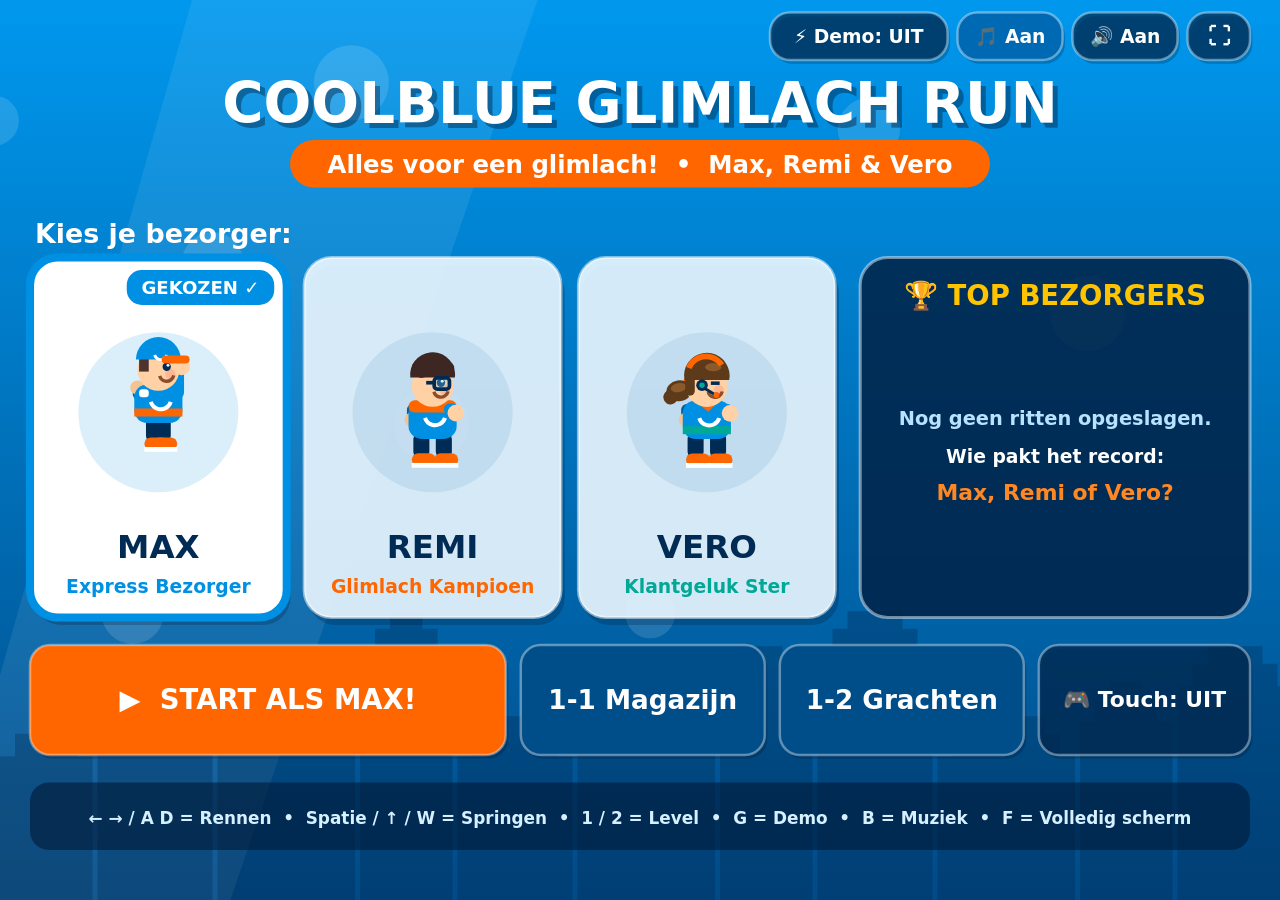
==== commit 9803e52e: "docs: translate README and web metadata to English" ====
--- a/docs/standalone.html
+++ b/docs/standalone.html
@@ -1,5 +1,5 @@
 <!DOCTYPE html>
-<html lang="nl">
+<html lang="en">
 <head>
   <meta charset="UTF-8" />
   <meta name="viewport" content="width=device-width, initial-scale=1.0, maximum-scale=1.0, user-scalable=no, viewport-fit=cover" />
